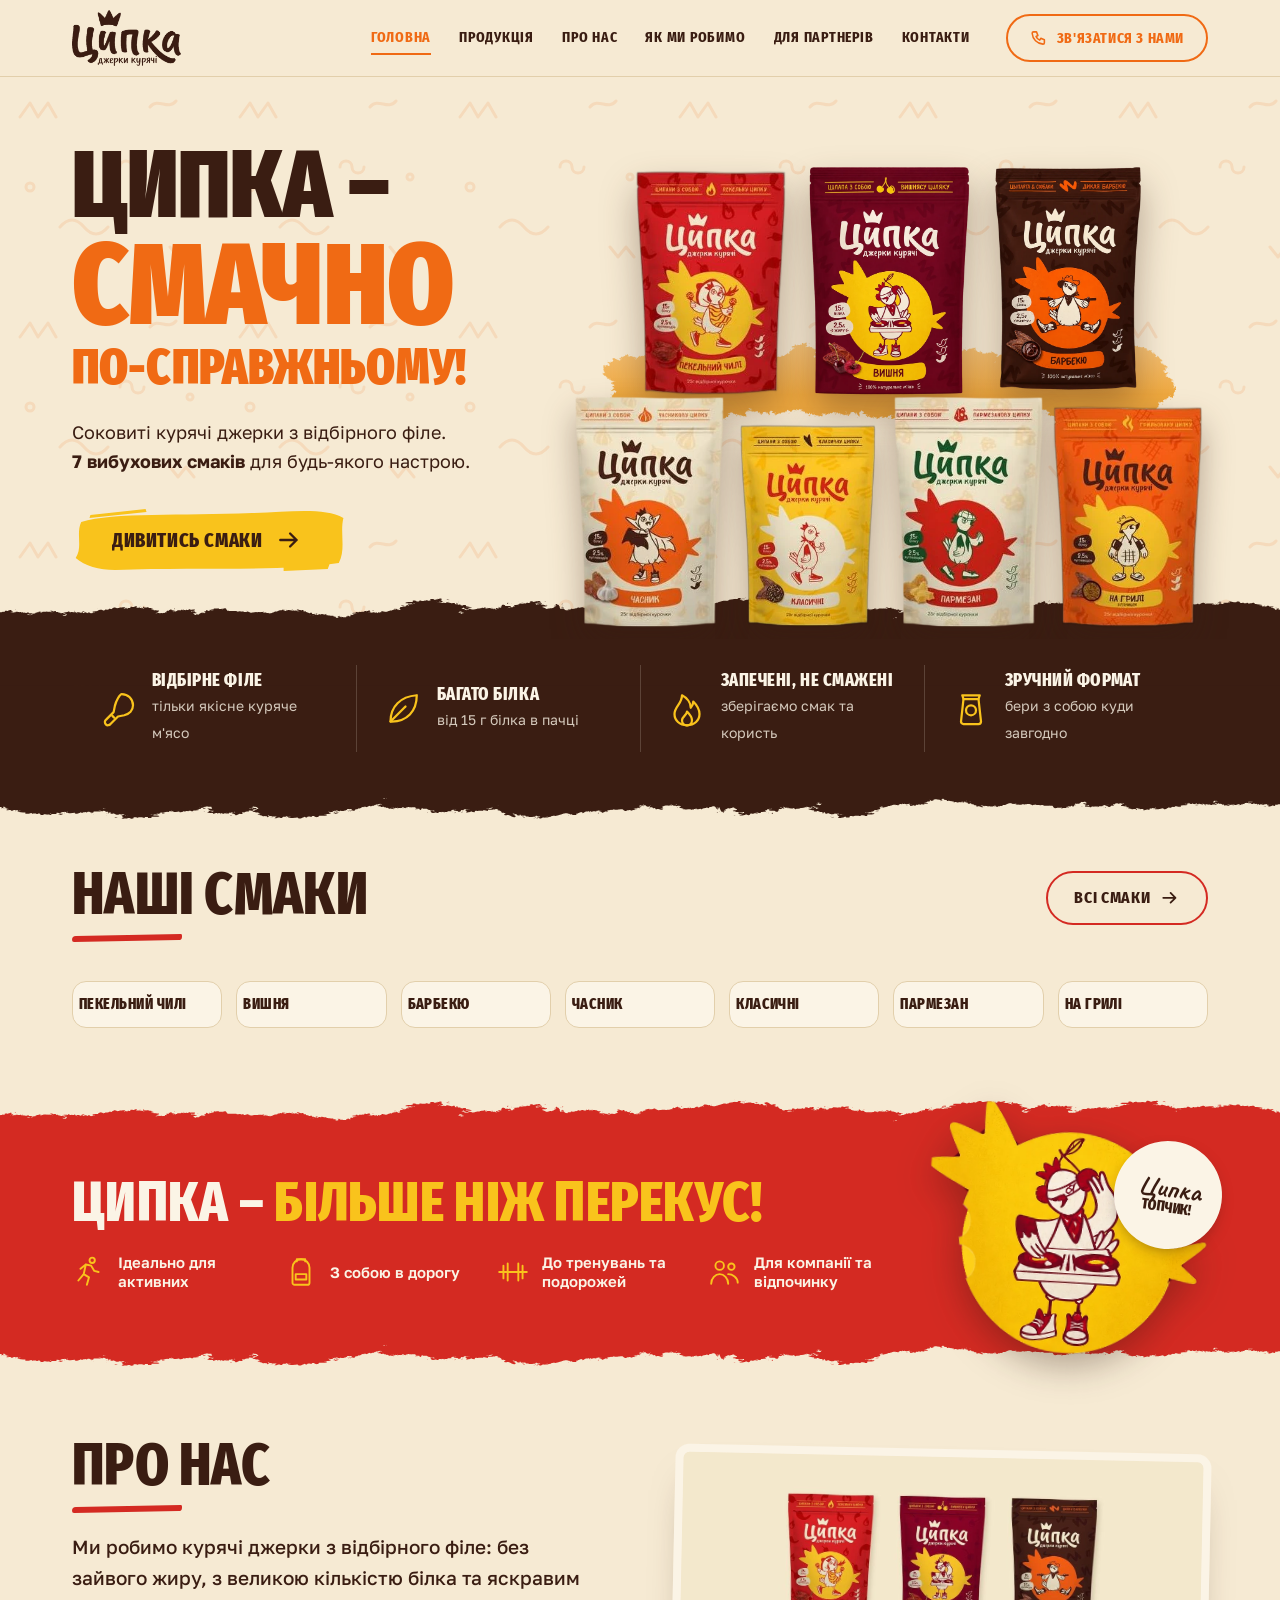
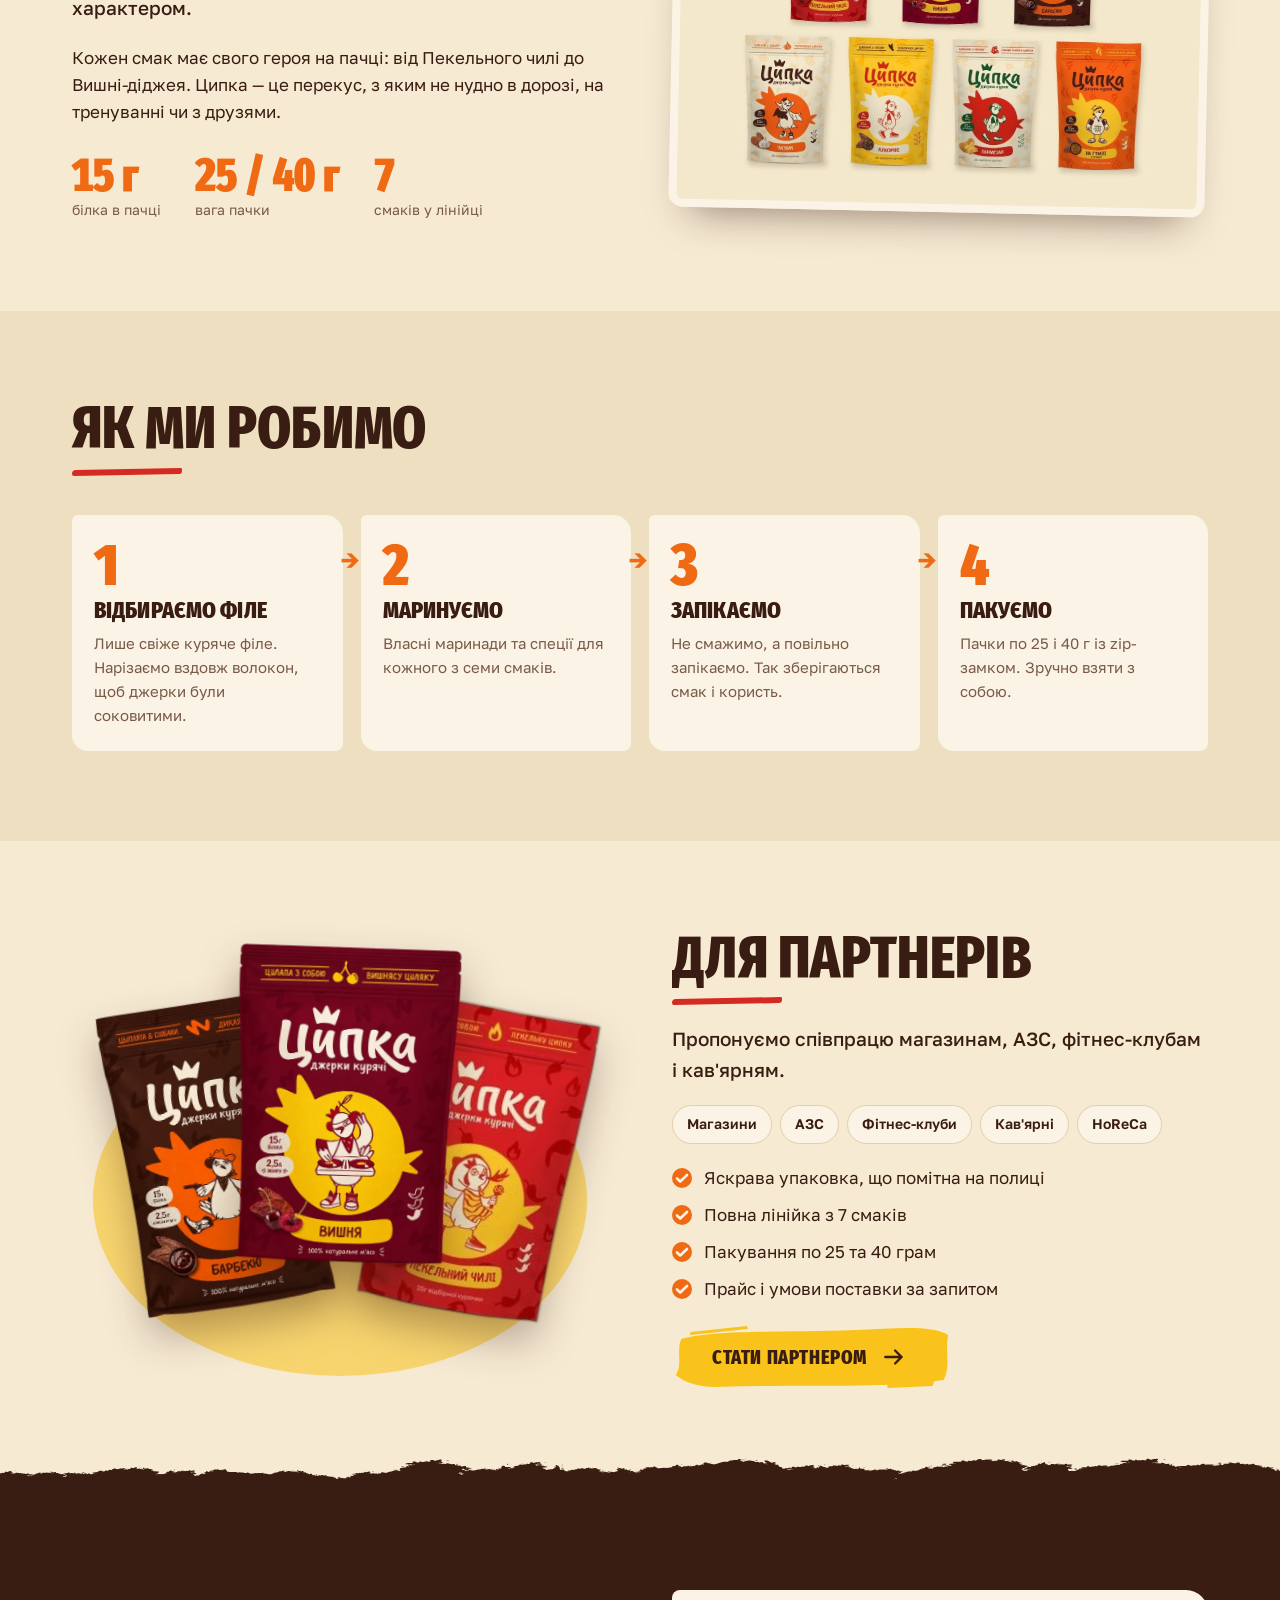
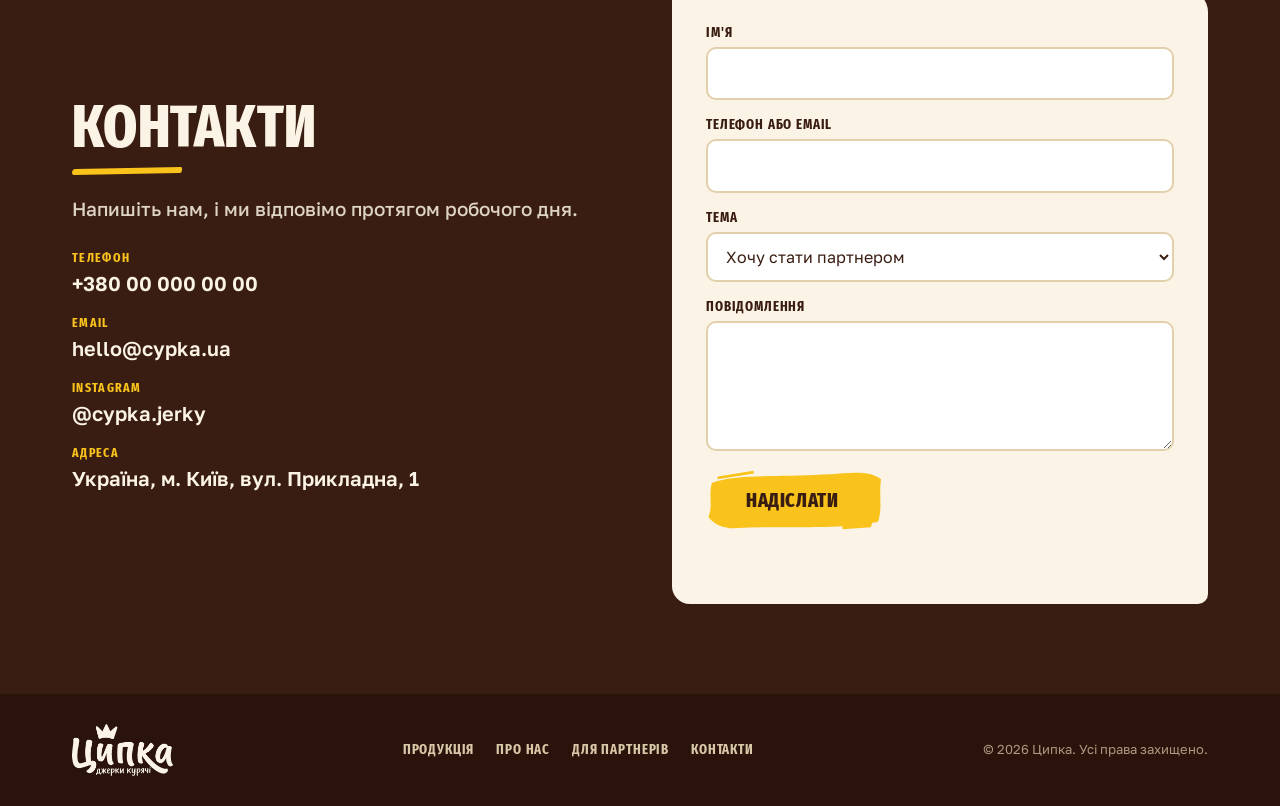
==== index.html @ 614ec4c2 "Add files via upload" ====
<!DOCTYPE html>
<html lang="uk">
<head>
<meta charset="utf-8">
<meta name="viewport" content="width=device-width, initial-scale=1, viewport-fit=cover">
<title>Ципка — курячі джерки</title>
<meta name="description" content="Ципка — соковиті курячі джерки з відбірного філе. 7 смаків у пачках 25 і 40 г, від 15 г білка в пачці. Співпраця з магазинами, АЗС, фітнес-клубами та кав'ярнями.">
<meta name="theme-color" content="#f6ead3">

<!-- Open Graph: превʼю посилання в соцмережах і месенджерах -->
<meta property="og:type" content="website">
<meta property="og:title" content="Ципка — смачно по-справжньому!">
<meta property="og:description" content="Курячі джерки з відбірного філе. 7 вибухових смаків.">
<meta property="og:image" content="assets/img/photos/og-image.jpg">
<meta property="og:locale" content="uk_UA">

<link rel="icon" href="assets/img/brand/favicon.svg" type="image/svg+xml">

<link rel="preconnect" href="https://fonts.googleapis.com">
<link rel="preconnect" href="https://fonts.gstatic.com" crossorigin>
<link rel="stylesheet" href="https://fonts.googleapis.com/css2?family=Fira+Sans+Extra+Condensed:wght@700;800;900&family=Golos+Text:wght@400;500;600;700&family=Caveat:wght@600;700&display=swap">
<link rel="stylesheet" href="assets/css/style.css">
</head>
<body>

<a class="skip" href="#main">Перейти до змісту</a>

<!-- ============ ШАПКА ============ -->
<header class="site-header" id="top">
  <div class="container header-row">
    <a class="logo" href="#home" aria-label="Ципка — на головну">
      <img src="assets/img/brand/logo-dark.webp" alt="Ципка — джерки курячі" width="400" height="205">
    </a>

    <nav class="main-nav" id="main-nav" aria-label="Основне меню">
      <a href="#home" class="is-active">Головна</a>
      <a href="#products">Продукція</a>
      <a href="#about">Про нас</a>
      <a href="#how">Як ми робимо</a>
      <a href="#partners">Для партнерів</a>
      <a href="#contacts">Контакти</a>
      <a href="#contacts" class="btn btn-outline nav-cta-mobile">Зв'язатися з нами</a>
    </nav>

    <a href="#contacts" class="btn btn-outline header-cta">
      <svg class="ico" viewBox="0 0 24 24" aria-hidden="true"><path d="M5 4h4l2 5-2.5 1.5a11 11 0 0 0 5 5L15 13l5 2v4a2 2 0 0 1-2 2A16 16 0 0 1 3 6a2 2 0 0 1 2-2"/></svg>
      Зв'язатися з нами
    </a>

    <button class="burger" id="burger" type="button" aria-expanded="false" aria-controls="main-nav" aria-label="Відкрити меню">
      <span></span><span></span><span></span>
    </button>
  </div>
</header>

<main id="main">

<!-- ============ HERO ============ -->
<section class="hero" id="home">
  <div class="container hero-grid">
    <div class="hero-copy">
      <h1 class="hero-title">
        <span class="l1">Ципка –</span>
        <span class="l2">смачно</span>
        <span class="l3">по-справжньому!</span>
      </h1>
      <p class="hero-lead">Соковиті курячі джерки з відбірного філе.<br><strong>7 вибухових смаків</strong> для будь-якого настрою.</p>
      <a href="#products" class="btn-brush">
        Дивитись смаки
        <svg class="ico" viewBox="0 0 24 24" aria-hidden="true"><path d="M4 12h15M13 6l6 6-6 6"/></svg>
      </a>
    </div>

    <div class="hero-stage" aria-label="Уся лінійка смаків Ципки">
      <div class="stage-back">
        <img src="assets/img/packs/chili.webp" alt="Ципка Пекельний чилі" width="230" height="324">
        <img src="assets/img/packs/cherry.webp" alt="Ципка Вишня" width="520" height="733">
        <img src="assets/img/packs/bbq.webp" alt="Ципка Барбекю" width="520" height="755">
      </div>
      <div class="stage-plinth" aria-hidden="true"></div>
      <div class="stage-front">
        <img src="assets/img/packs/garlic.webp" alt="Ципка Часник" width="204" height="316">
        <img src="assets/img/packs/classic.webp" alt="Ципка Класичні" width="235" height="329">
        <img src="assets/img/packs/parmesan.webp" alt="Ципка Пармезан" width="204" height="316">
        <img src="assets/img/packs/grill.webp" alt="Ципка На грилі" width="214" height="328">
      </div>
    </div>
  </div>
</section>

<!-- ============ ПЕРЕВАГИ ============ -->
<div class="facts brush-top brush-bottom">
  <ul class="container facts-list">
    <li>
      <svg class="ico-lg" viewBox="0 0 32 32" aria-hidden="true"><path d="M19 4c5 0 9 4 9 9 0 4-3 7-7 8l-5 1-6 6a2.5 2.5 0 1 1-3.5-3.5l6-6 1-5c1-4 4-9.5 5.5-9.5z"/><path d="M13 23l-1.5-1.5"/></svg>
      <div><strong>Відбірне філе</strong><span>тільки якісне куряче м'ясо</span></div>
    </li>
    <li>
      <svg class="ico-lg" viewBox="0 0 32 32" aria-hidden="true"><path d="M6 26C6 14 14 6 27 5c0 13-8 21-20 21z"/><path d="M6 26 18 14"/></svg>
      <div><strong>Багато білка</strong><span>від 15 г білка в пачці</span></div>
    </li>
    <li>
      <svg class="ico-lg" viewBox="0 0 32 32" aria-hidden="true"><path d="M16 29c-6 0-10-4-10-9 0-6 6-8 6-15 4 2 7 6 7 10 1-1 2-3 2-5 3 3 5 6 5 10 0 5-4 9-10 9z"/><path d="M16 29c-2.5 0-4-2-4-4 0-3 4-4 4-7 2 2 4 4 4 7 0 2-1.5 4-4 4z"/></svg>
      <div><strong>Запечені, не смажені</strong><span>зберігаємо смак та користь</span></div>
    </li>
    <li>
      <svg class="ico-lg" viewBox="0 0 32 32" aria-hidden="true"><path d="M9 5h14l-1 3 2 18a2 2 0 0 1-2 2H10a2 2 0 0 1-2-2l2-18z"/><path d="M10 8h12"/><circle cx="16" cy="17" r="4"/></svg>
      <div><strong>Зручний формат</strong><span>бери з собою куди завгодно</span></div>
    </li>
  </ul>
</div>

<!-- ============ СМАКИ ============ -->
<section class="section flavors" id="products">
  <div class="container">
    <div class="flavors-head">
      <h2 class="h2">Наші смаки</h2>
      <!-- TODO: коли буде сторінка продукції, змініть href на products.html -->
      <a href="#products" class="btn btn-outline btn-red">
        Всі смаки
        <svg class="ico" viewBox="0 0 24 24" aria-hidden="true"><path d="M4 12h15M13 6l6 6-6 6"/></svg>
      </a>
    </div>
    <!-- Картки генеруються з assets/js/flavors.js -->
    <ul class="flavor-list" id="flavor-list"></ul>
  </div>
</section>

<!-- ============ БАНЕР ============ -->
<section class="banner brush-top brush-bottom">
  <div class="container banner-grid">
    <div>
      <h2 class="banner-title">Ципка – <span>більше ніж перекус!</span></h2>
      <ul class="uses">
        <li><svg class="ico-lg" viewBox="0 0 32 32" aria-hidden="true"><circle cx="19" cy="5" r="2.5"/><path d="M8 13l5-4 5 1 3 5 4 1M13 9l-2 9 5 3-2 7M11 18l-5 6"/></svg>Ідеально для активних</li>
        <li><svg class="ico-lg" viewBox="0 0 32 32" aria-hidden="true"><path d="M8 12a8 8 0 0 1 16 0v14a2 2 0 0 1-2 2H10a2 2 0 0 1-2-2z"/><path d="M12 6V4h8v2M11 18h10v5H11z"/></svg>З собою в дорогу</li>
        <li><svg class="ico-lg" viewBox="0 0 32 32" aria-hidden="true"><path d="M3 16h26M7 10v12M11 8v16M21 8v16M25 10v12"/></svg>До тренувань та подорожей</li>
        <li><svg class="ico-lg" viewBox="0 0 32 32" aria-hidden="true"><circle cx="11" cy="10" r="4"/><circle cx="22" cy="11" r="3"/><path d="M3 27c0-5 4-9 8-9s8 4 8 9M19 18c4 0 9 3 9 8"/></svg>Для компанії та відпочинку</li>
      </ul>
    </div>
    <figure class="banner-mascot">
      <img src="assets/img/brand/mascot-dj.webp" alt="Маскот Ципка за діджейським пультом" width="520" height="458" loading="lazy">
      <figcaption class="bubble">Ципка<br><small>топчик!</small></figcaption>
    </figure>
  </div>
</section>

<!-- ============ ПРО НАС ============ -->
<section class="section about" id="about">
  <div class="container split">
    <div class="split-text">
      <h2 class="h2">Про нас</h2>
      <!-- TODO: замінити на справжню історію бренду -->
      <p class="lead">Ми робимо курячі джерки з відбірного філе: без зайвого жиру, з великою кількістю білка та яскравим характером.</p>
      <p>Кожен смак має свого героя на пачці: від Пекельного чилі до Вишні-діджея. Ципка — це перекус, з яким не нудно в дорозі, на тренуванні чи з друзями.</p>
      <ul class="stats">
        <li><b>15 г</b><span>білка в пачці</span></li>
        <li><b>25 / 40 г</b><span>вага пачки</span></li>
        <li><b>7</b><span>смаків у лінійці</span></li>
      </ul>
    </div>
    <figure class="photo-frame">
      <img src="assets/img/photos/lineup.jpg" alt="Уся лінійка Ципки: сім пачок різних кольорів" width="1280" height="853" loading="lazy">
    </figure>
  </div>
</section>

<!-- ============ ЯК МИ РОБИМО ============ -->
<section class="section how" id="how">
  <div class="container">
    <h2 class="h2">Як ми робимо</h2>
    <ol class="steps">
      <li>
        <span class="step-n">1</span>
        <h3>Відбираємо філе</h3>
        <p>Лише свіже куряче філе. Нарізаємо вздовж волокон, щоб джерки були соковитими.</p>
      </li>
      <li>
        <span class="step-n">2</span>
        <h3>Маринуємо</h3>
        <p>Власні маринади та спеції для кожного з семи смаків.</p>
      </li>
      <li>
        <span class="step-n">3</span>
        <h3>Запікаємо</h3>
        <p>Не смажимо, а повільно запікаємо. Так зберігаються смак і користь.</p>
      </li>
      <li>
        <span class="step-n">4</span>
        <h3>Пакуємо</h3>
        <p>Пачки по 25 і 40 г із zip-замком. Зручно взяти з собою.</p>
      </li>
    </ol>
  </div>
</section>

<!-- ============ ДЛЯ ПАРТНЕРІВ ============ -->
<section class="section partners" id="partners">
  <div class="container split split-rev">
    <div class="partners-visual" aria-hidden="true">
      <img src="assets/img/packs/bbq.webp" alt="" width="520" height="755" loading="lazy">
      <img src="assets/img/packs/cherry.webp" alt="" width="520" height="733" loading="lazy">
      <img src="assets/img/packs/chili.webp" alt="" width="230" height="324" loading="lazy">
    </div>
    <div class="split-text">
      <h2 class="h2">Для партнерів</h2>
      <p class="lead">Пропонуємо співпрацю магазинам, АЗС, фітнес-клубам і кав'ярням.</p>
      <ul class="chips">
        <li>Магазини</li><li>АЗС</li><li>Фітнес-клуби</li><li>Кав'ярні</li><li>HoReCa</li>
      </ul>
      <ul class="checks">
        <li>Яскрава упаковка, що помітна на полиці</li>
        <li>Повна лінійка з 7 смаків</li>
        <li>Пакування по 25 та 40 грам</li>
        <li>Прайс і умови поставки за запитом</li>
      </ul>
      <a href="#contacts" class="btn-brush">Стати партнером
        <svg class="ico" viewBox="0 0 24 24" aria-hidden="true"><path d="M4 12h15M13 6l6 6-6 6"/></svg>
      </a>
    </div>
  </div>
</section>

<!-- ============ КОНТАКТИ ============ -->
<section class="section contacts brush-top" id="contacts">
  <div class="container split">
    <div class="split-text">
      <h2 class="h2">Контакти</h2>
      <p class="lead">Напишіть нам, і ми відповімо протягом робочого дня.</p>
      <!-- TODO: справжні контакти -->
      <ul class="contact-list">
        <li><span>Телефон</span><a href="tel:+380000000000">+380 00 000 00 00</a></li>
        <li><span>Email</span><a href="mailto:hello@cypka.ua">hello@cypka.ua</a></li>
        <li><span>Instagram</span><a href="https://instagram.com/" target="_blank" rel="noopener">@cypka.jerky</a></li>
        <li><span>Адреса</span><p>Україна, м. Київ, вул. Прикладна, 1</p></li>
      </ul>
    </div>

    <!-- Форма поки демо: підключіть Formspree / Telegram-бота у assets/js/main.js -->
    <form class="contact-form" id="contact-form" novalidate>
      <div class="field">
        <label for="f-name">Ім'я</label>
        <input id="f-name" name="name" type="text" autocomplete="name" required>
      </div>
      <div class="field">
        <label for="f-contact">Телефон або email</label>
        <input id="f-contact" name="contact" type="text" autocomplete="email" required>
      </div>
      <div class="field">
        <label for="f-topic">Тема</label>
        <select id="f-topic" name="topic">
          <option>Хочу стати партнером</option>
          <option>Питання про продукцію</option>
          <option>Інше</option>
        </select>
      </div>
      <div class="field">
        <label for="f-msg">Повідомлення</label>
        <textarea id="f-msg" name="message" rows="4"></textarea>
      </div>
      <button class="btn-brush" type="submit">Надіслати</button>
      <p class="form-status" id="form-status" role="status" aria-live="polite"></p>
    </form>
  </div>
</section>

</main>

<!-- ============ ФУТЕР ============ -->
<footer class="site-footer">
  <div class="container footer-row">
    <img src="assets/img/brand/logo-light.webp" alt="Ципка" width="400" height="205" class="footer-logo" loading="lazy">
    <nav class="footer-nav" aria-label="Меню у футері">
      <a href="#products">Продукція</a>
      <a href="#about">Про нас</a>
      <a href="#partners">Для партнерів</a>
      <a href="#contacts">Контакти</a>
    </nav>
    <p class="copy">© <span id="year">2026</span> Ципка. Усі права захищено.</p>
  </div>
</footer>

<!-- ============ МОДАЛКА СМАКУ ============ -->
<dialog class="flavor-dialog" id="flavor-dialog" aria-labelledby="fd-title">
  <button class="fd-close" type="button" data-close aria-label="Закрити">×</button>
  <div class="fd-grid">
    <div class="fd-pack"><img id="fd-img" src="" alt=""></div>
    <div class="fd-body">
      <h3 id="fd-title"></h3>
      <p id="fd-desc"></p>
      <!-- Вибір ваги: кнопки генеруються з sizes у assets/js/flavors.js -->
      <div class="fd-sizes" role="radiogroup" aria-label="Вага пачки" id="fd-sizes"></div>
      <ul class="fd-badges">
        <li><b id="fd-protein">15 г</b> білка в пачці</li>
        <li><b>100%</b> натуральне м'ясо</li>
      </ul>
      <!-- Поки сайт-візитка: замість кошика ведемо до контактів. Потім тут буде "В кошик" -->
      <a href="#contacts" class="btn-brush" data-close>Де купити</a>
    </div>
  </div>
</dialog>

<script src="assets/js/flavors.js"></script>
<script src="assets/js/main.js"></script>
</body>
</html>
---- assets/css/style.css ----
/* =========================================================
   Ципка — стилі сайту
   Макет: кремовий "паперовий" фон, рвані краї секцій,
   кольори та персонажі беремо з упаковки.
   ========================================================= */

/* ---------- 1. Токени ---------- */
:root {
  /* кольори з упаковки */
  --paper:   #f6ead3;   /* основний фон */
  --paper-2: #efdfc1;   /* підкладка секцій */
  --cream:   #fbf4e6;   /* картки, поля */
  --ink:     #3a1d12;   /* текст, темна смуга */
  --ink-2:   #2a130b;   /* футер */
  --chili:   #d42a22;   /* банер, акценти */
  --orange:  #f06a14;   /* головний акцент */
  --yolk:    #f9c31c;   /* кнопки */
  --muted:   #7a5a48;   /* другорядний текст */
  --line:    #e2cfab;

  /* шрифти */
  --f-display: "Fira Sans Extra Condensed", "Arial Narrow", Impact, sans-serif;
  --f-body:    "Golos Text", "Segoe UI", Roboto, Arial, sans-serif;
  --f-hand:    "Caveat", "Comic Sans MS", cursive;

  /* розміри */
  --container: 1200px;
  --gutter: clamp(16px, 4vw, 32px);
  --header-h: 76px;
  --radius: 14px;

  color-scheme: light;

  /* форма мазка (= assets/img/decor/brush-edge.svg, вбудована, щоб працювала і без сервера) */
  --brush-shape: url("data:image/svg+xml,%3Csvg width='3733' height='670' viewBox='0 0 3733 670' preserveAspectRatio='none' fill='none' xmlns='http://www.w3.org/2000/svg' xmlns:xlink='http://www.w3.org/1999/xlink'%3E%3Cuse xlink:href='%23stroke0_3_60' transform='translate(237.8 599.3) scale(0.8) rotate(-155.5)'/%3E%3Cuse xlink:href='%23stroke0_3_60' transform='translate(308.9 309.4) scale(0.4) rotate(62.2)'/%3E%3Cuse xlink:href='%23stroke0_3_60' transform='translate(435.3 418.4) scale(0.3) rotate(140.1)'/%3E%3Cuse xlink:href='%23stroke0_3_60' transform='translate(525.6 422.1) scale(0.4) rotate(144.2)'/%3E%3Cuse xlink:href='%23stroke0_3_60' transform='translate(397.7 308.6) scale(0.6) rotate(-3.0)'/%3E%3Cuse xlink:href='%23stroke0_3_60' transform='translate(452.8 367.6) scale(0.7) rotate(-34.1)'/%3E%3Cuse xlink:href='%23stroke0_3_60' transform='translate(600.1 463.6) scale(0.6) rotate(-60.6)'/%3E%3Cuse xlink:href='%23stroke0_3_60' transform='translate(953.6 294.8) scale(0.6) rotate(82.4)'/%3E%3Cuse xlink:href='%23stroke0_3_60' transform='translate(977.1 533.8) scale(0.5) rotate(-142.2)'/%3E%3Cuse xlink:href='%23stroke0_3_60' transform='translate(933.3 393.7) scale(0.5) rotate(-40.7)'/%3E%3Cuse xlink:href='%23stroke0_3_60' transform='translate(1050.9 470.8) scale(0.4) rotate(-87.9)'/%3E%3Cuse xlink:href='%23stroke0_3_60' transform='translate(1105.5 261.7) scale(0.8) rotate(-0.3)'/%3E%3Cuse xlink:href='%23stroke0_3_60' transform='translate(1276.4 329.4) scale(0.4) rotate(-8.6)'/%3E%3Cuse xlink:href='%23stroke0_3_60' transform='matrix(0.8 -0.4 0.4 0.8 1261.2 335.3)'/%3E%3Cuse xlink:href='%23stroke0_3_60' transform='translate(1618.9 530.6) scale(0.6) rotate(-137.8)'/%3E%3Cuse xlink:href='%23stroke0_3_60' transform='translate(1620.0 247.5) scale(0.7) rotate(5.7)'/%3E%3Cuse xlink:href='%23stroke0_3_60' transform='translate(1921.1 180.1) scale(0.8) rotate(63.3)'/%3E%3Cuse xlink:href='%23stroke0_3_60' transform='translate(1818.6 387.2) scale(0.7) rotate(-53.2)'/%3E%3Cuse xlink:href='%23stroke0_3_60' transform='translate(2143.3 424.5) scale(0.4) rotate(-172.1)'/%3E%3Cuse xlink:href='%23stroke0_3_60' transform='translate(2167.1 254.8) scale(0.4) rotate(52.5)'/%3E%3Cuse xlink:href='%23stroke0_3_60' transform='translate(2468.3 341.5) scale(0.8) rotate(132.0)'/%3E%3Cuse xlink:href='%23stroke0_3_60' transform='translate(2332.6 196.4) scale(0.6) rotate(22.4)'/%3E%3Cuse xlink:href='%23stroke0_3_60' transform='translate(2527.0 424.7) scale(0.4) rotate(-158.1)'/%3E%3Cuse xlink:href='%23stroke0_3_60' transform='translate(2726.4 450.7) scale(0.7) rotate(176.5)'/%3E%3Cuse xlink:href='%23stroke0_3_60' transform='translate(2824.3 389.4) scale(0.5) rotate(165.5)'/%3E%3Cuse xlink:href='%23stroke0_3_60' transform='translate(2696.1 376.1) scale(0.4) rotate(-75.0)'/%3E%3Cuse xlink:href='%23stroke0_3_60' transform='translate(2784.2 424.8) scale(0.7) rotate(-94.3)'/%3E%3Cuse xlink:href='%23stroke0_3_60' transform='translate(3206.3 360.4) scale(0.8) rotate(153.1)'/%3E%3Cuse xlink:href='%23stroke0_3_60' transform='translate(3391.9 316.8) scale(0.9) rotate(140.3)'/%3E%3Cuse xlink:href='%23stroke0_3_60' transform='matrix(0.4 -0.3 0.3 0.4 3164.5 266.9)'/%3E%3Cuse xlink:href='%23stroke0_3_60' transform='translate(3231.7 284.9) scale(0.7) rotate(-48.6)'/%3E%3Cuse xlink:href='%23stroke0_3_60' transform='translate(3533.9 518.4) scale(0.7) rotate(-154.7)'/%3E%3Cuse xlink:href='%23stroke0_3_60' transform='translate(3225.8 486.5) scale(0.7) rotate(-88.4)'/%3E%3Cuse xlink:href='%23stroke0_3_60' transform='translate(3196.5 282.4) scale(0.5) rotate(17.8)'/%3E%3Cuse xlink:href='%23stroke0_3_60' transform='translate(3236.4 487.4) scale(0.4) rotate(-173.5)'/%3E%3Cuse xlink:href='%23stroke0_3_60' transform='translate(3031.3 480.8) scale(0.4) rotate(-99.4)'/%3E%3Cuse xlink:href='%23stroke0_3_60' transform='translate(2902.0 294.4) scale(0.6) rotate(-0.7)'/%3E%3Cuse xlink:href='%23stroke0_3_60' transform='translate(2934.9 557.2) scale(0.6) rotate(-149.9)'/%3E%3Cuse xlink:href='%23stroke0_3_60' transform='translate(2870.2 339.3) scale(0.3) rotate(88.6)'/%3E%3Cuse xlink:href='%23stroke0_3_60' transform='translate(2591.9 403.3) scale(0.5) rotate(-40.8)'/%3E%3Cuse xlink:href='%23stroke0_3_60' transform='translate(2627.8 512.3) scale(0.4) rotate(-126.5)'/%3E%3Cuse xlink:href='%23stroke0_3_60' transform='matrix(0.8 -0.2 0.2 0.8 2351.8 306.6)'/%3E%3Cuse xlink:href='%23stroke0_3_60' transform='translate(2342.4 204.2) scale(0.9) rotate(35.8)'/%3E%3Cuse xlink:href='%23stroke0_3_60' transform='translate(2342.3 286.9) scale(0.7) rotate(83.0)'/%3E%3Cuse xlink:href='%23stroke0_3_60' transform='translate(2203.2 527.6) scale(0.4) rotate(-175.7)'/%3E%3Cuse xlink:href='%23stroke0_3_60' transform='translate(1873.0 386.4) scale(0.7) rotate(-27.4)'/%3E%3Cuse xlink:href='%23stroke0_3_60' transform='translate(1994.4 615.6) scale(0.8) rotate(-164.4)'/%3E%3Cuse xlink:href='%23stroke0_3_60' transform='translate(1713.0 404.9) scale(0.4) rotate(-19.7)'/%3E%3Cuse xlink:href='%23stroke0_3_60' transform='translate(1736.7 547.6) scale(0.4) rotate(-141.3)'/%3E%3Cuse xlink:href='%23stroke0_3_60' transform='translate(1738.4 469.5) scale(0.3) rotate(148.5)'/%3E%3Cuse xlink:href='%23stroke0_3_60' transform='translate(1623.5 285.6) scale(0.7) rotate(64.6)'/%3E%3Cuse xlink:href='%23stroke0_3_60' transform='translate(1606.2 410.7) scale(0.7) rotate(121.5)'/%3E%3Cuse xlink:href='%23stroke0_3_60' transform='translate(1250.1 383.0) scale(0.4) rotate(-10.6)'/%3E%3Cuse xlink:href='%23stroke0_3_60' transform='matrix(0.2 -0.4 0.4 0.2 1149.4 471.6)'/%3E%3Cuse xlink:href='%23stroke0_3_60' transform='translate(1274.1 388.9) scale(0.5) rotate(97.3)'/%3E%3Cuse xlink:href='%23stroke0_3_60' transform='translate(1229.2 426.4) scale(0.6) rotate(115.4)'/%3E%3Cuse xlink:href='%23stroke0_3_60' transform='translate(1074.3 526.3) scale(0.4) rotate(168.6)'/%3E%3Cuse xlink:href='%23stroke0_3_60' transform='translate(952.5 331.5) scale(0.6) rotate(61.4)'/%3E%3Cuse xlink:href='%23stroke0_3_60' transform='translate(813.0 570.5) scale(0.3) rotate(-135.5)'/%3E%3Cuse xlink:href='%23stroke0_3_60' transform='translate(610.8 333.5) scale(0.8) rotate(12.1)'/%3E%3Cuse xlink:href='%23stroke0_3_60' transform='translate(453.5 531.8) scale(0.6) rotate(-58.0)'/%3E%3Cuse xlink:href='%23stroke0_3_60' transform='translate(401.9 401.9) scale(0.6) rotate(4.4)'/%3E%3Cuse xlink:href='%23stroke0_3_60' transform='translate(336.8 719.8) scale(0.7) rotate(-120.7)'/%3E%3Cuse xlink:href='%23stroke0_3_60' transform='translate(400.1 607.0) scale(0.6) rotate(155.4)'/%3E%3Cuse xlink:href='%23stroke0_3_60' transform='translate(137.2 662.6) scale(0.5) rotate(-120.3)'/%3E%3Cuse xlink:href='%23stroke0_3_60' transform='translate(136.6 394.9) scale(0.4) rotate(15.7)'/%3E%3Cuse xlink:href='%23stroke0_3_60' transform='translate(511.9 519.3) scale(0.9) rotate(148.7)'/%3E%3Cuse xlink:href='%23stroke0_3_60' transform='translate(322.8 534.3) scale(0.4) rotate(171.1)'/%3E%3Cuse xlink:href='%23stroke0_3_60' transform='translate(282.3 397.0) scale(0.7) rotate(98.7)'/%3E%3Cuse xlink:href='%23stroke0_3_60' transform='translate(274.0 545.5) scale(0.6) rotate(162.0)'/%3E%3Cuse xlink:href='%23stroke0_3_60' transform='translate(197.2 502.5) scale(0.6) rotate(-158.9)'/%3E%3Cuse xlink:href='%23stroke0_3_60' transform='translate(291.4 426.4) scale(0.7) rotate(-174.0)'/%3E%3Cuse xlink:href='%23stroke0_3_60' transform='translate(197.3 192.3) scale(0.6) rotate(-0.8)'/%3E%3Cuse xlink:href='%23stroke0_3_60' transform='translate(423.5 208.0) scale(0.3) rotate(74.0)'/%3E%3Cuse xlink:href='%23stroke0_3_60' transform='translate(268.1 247.0) scale(0.9) rotate(-39.8)'/%3E%3Cuse xlink:href='%23stroke0_3_60' transform='translate(763.3 371.1) scale(0.6) rotate(167.9)'/%3E%3Cuse xlink:href='%23stroke0_3_60' transform='translate(861.3 324.2) scale(0.5) rotate(154.5)'/%3E%3Cuse xlink:href='%23stroke0_3_60' transform='translate(817.3 476.0) scale(0.8) rotate(-124.7)'/%3E%3Cuse xlink:href='%23stroke0_3_60' transform='translate(966.7 167.2) scale(0.5) rotate(40.6)'/%3E%3Cuse xlink:href='%23stroke0_3_60' transform='translate(954.4 232.6) scale(0.4) rotate(-27.7)'/%3E%3Cuse xlink:href='%23stroke0_3_60' transform='translate(1061.7 443.4) scale(0.8) rotate(-106.0)'/%3E%3Cuse xlink:href='%23stroke0_3_60' transform='translate(1311.2 179.9) scale(0.4) rotate(64.7)'/%3E%3Cuse xlink:href='%23stroke0_3_60' transform='translate(1614.7 226.1) scale(0.9) rotate(121.4)'/%3E%3Cuse xlink:href='%23stroke0_3_60' transform='translate(1560.5 469.3) scale(0.8) rotate(-139.7)'/%3E%3Cuse xlink:href='%23stroke0_3_60' transform='translate(1705.9 253.5) scale(0.4) rotate(125.6)'/%3E%3Cuse xlink:href='%23stroke0_3_60' transform='translate(1415.4 112.9) scale(0.7) rotate(14.1)'/%3E%3Cuse xlink:href='%23stroke0_3_60' transform='matrix(0.9 -0.2 0.2 0.9 1173.4 177.9)'/%3E%3Cuse xlink:href='%23stroke0_3_60' transform='translate(1039.1 298.6) scale(0.7) rotate(-45.9)'/%3E%3Cuse xlink:href='%23stroke0_3_60' transform='translate(1197.3 206.3) scale(0.5) rotate(89.5)'/%3E%3Cuse xlink:href='%23stroke0_3_60' transform='translate(928.9 165.9) scale(0.6) rotate(8.8)'/%3E%3Cuse xlink:href='%23stroke0_3_60' transform='translate(1039.2 312.3) scale(0.5) rotate(135.2)'/%3E%3Cuse xlink:href='%23stroke0_3_60' transform='translate(1001.1 265.6) scale(0.8) rotate(119.9)'/%3E%3Cuse xlink:href='%23stroke0_3_60' transform='translate(862.6 302.8) scale(0.7) rotate(130.6)'/%3E%3Cuse xlink:href='%23stroke0_3_60' transform='translate(790.3 530.7) scale(0.8) rotate(-129.1)'/%3E%3Cuse xlink:href='%23stroke0_3_60' transform='translate(949.5 426.9) scale(0.5) rotate(-144.0)'/%3E%3Cuse xlink:href='%23stroke0_3_60' transform='translate(1113.8 332.8) scale(0.4) rotate(146.5)'/%3E%3Cuse xlink:href='%23stroke0_3_60' transform='translate(1174.9 401.8) scale(0.5) rotate(-169.7)'/%3E%3Cuse xlink:href='%23stroke0_3_60' transform='translate(1187.2 392.3) scale(0.4) rotate(-137.1)'/%3E%3Cuse xlink:href='%23stroke0_3_60' transform='translate(1156.3 179.9) scale(0.6) rotate(-6.5)'/%3E%3Cuse xlink:href='%23stroke0_3_60' transform='translate(1259.0 405.4) scale(0.8) rotate(-87.6)'/%3E%3Cuse xlink:href='%23stroke0_3_60' transform='translate(1734.3 302.0) scale(0.8) rotate(145.8)'/%3E%3Cuse xlink:href='%23stroke0_3_60' transform='translate(1739.0 31.0) scale(0.9) rotate(56.4)'/%3E%3Cuse xlink:href='%23stroke0_3_60' transform='translate(1890.5 194.2) scale(0.4) rotate(106.8)'/%3E%3Cuse xlink:href='%23stroke0_3_60' transform='translate(1782.2 214.5) scale(0.3) rotate(-32.5)'/%3E%3Cuse xlink:href='%23stroke0_3_60' transform='translate(1976.0 78.1) scale(0.6) rotate(49.1)'/%3E%3Cuse xlink:href='%23stroke0_3_60' transform='translate(2295 307.2) scale(0.9) rotate(154.6)'/%3E%3Cuse xlink:href='%23stroke0_3_60' transform='translate(2284.6 247.9) scale(0.3) rotate(148.3)'/%3E%3Cuse xlink:href='%23stroke0_3_60' transform='translate(2167.1 194.0) scale(0.4) rotate(-27.3)'/%3E%3Cuse xlink:href='%23stroke0_3_60' transform='translate(2414.5 -0.0) scale(0.9) rotate(50.6)'/%3E%3Cuse xlink:href='%23stroke0_3_60' transform='translate(2502.1 314.9) scale(0.3) rotate(-135.7)'/%3E%3Cuse xlink:href='%23stroke0_3_60' transform='translate(2615.1 319.5) scale(0.4) rotate(-155.2)'/%3E%3Cuse xlink:href='%23stroke0_3_60' transform='translate(2738.2 -11.4) scale(0.9) rotate(54.9)'/%3E%3Cuse xlink:href='%23stroke0_3_60' transform='translate(2704.0 213.9) scale(0.4) rotate(-43.3)'/%3E%3Cuse xlink:href='%23stroke0_3_60' transform='translate(3023.0 354.0) scale(0.7) rotate(-169.2)'/%3E%3Cuse xlink:href='%23stroke0_3_60' transform='translate(3085.5 93.3) scale(0.4) rotate(74.1)'/%3E%3Cuse xlink:href='%23stroke0_3_60' transform='translate(3189.9 239.8) scale(0.4) rotate(162.2)'/%3E%3Cuse xlink:href='%23stroke0_3_60' transform='translate(3309.0 296.0) scale(0.6) rotate(176.9)'/%3E%3Cuse xlink:href='%23stroke0_3_60' transform='translate(3258.6 99.8) scale(0.4) rotate(28.4)'/%3E%3Cuse xlink:href='%23stroke0_3_60' transform='translate(3531.6 302.7) scale(0.8) rotate(176.2)'/%3E%3Cuse xlink:href='%23stroke0_3_60' transform='translate(3553.7 68.5) scale(0.5) rotate(66.0)'/%3E%3Cuse xlink:href='%23stroke0_3_60' transform='translate(3706.1 186.3) scale(0.9) rotate(99.2)'/%3E%3Cuse xlink:href='%23stroke0_3_60' transform='translate(3680.1 343.3) scale(0.8) rotate(102.9)'/%3E%3Cuse xlink:href='%23stroke0_3_60' transform='translate(3482.8 375.8) scale(0.4) rotate(92.7)'/%3E%3Cuse xlink:href='%23stroke0_3_60' transform='translate(3125.6 483.0) scale(0.7) rotate(-53.9)'/%3E%3Cuse xlink:href='%23stroke0_3_60' transform='translate(3307.1 445.2) scale(0.4) rotate(125.4)'/%3E%3Cuse xlink:href='%23stroke0_3_60' transform='translate(3289.2 416.6) scale(0.8) rotate(123.3)'/%3E%3Cuse xlink:href='%23stroke0_3_60' transform='translate(2960.9 614.6) scale(0.6) rotate(-136.3)'/%3E%3Cuse xlink:href='%23stroke0_3_60' transform='translate(2862.6 320.4) scale(0.5) rotate(46.7)'/%3E%3Cuse xlink:href='%23stroke0_3_60' transform='translate(2708.4 399.6) scale(0.3) rotate(-10.5)'/%3E%3Cuse xlink:href='%23stroke0_3_60' transform='translate(2760.7 362.7) scale(0.4) rotate(73.4)'/%3E%3Cuse xlink:href='%23stroke0_3_60' transform='translate(2691.9 565.2) scale(0.5) rotate(-161.6)'/%3E%3Cuse xlink:href='%23stroke0_3_60' transform='translate(2510.5 328.2) scale(0.5) rotate(29.4)'/%3E%3Cuse xlink:href='%23stroke0_3_60' transform='translate(2390.8 518.1) scale(0.4) rotate(-91.0)'/%3E%3Cuse xlink:href='%23stroke0_3_60' transform='translate(2495.1 309.8) scale(0.8) rotate(87.7)'/%3E%3Cuse xlink:href='%23stroke0_3_60' transform='translate(2290.9 344.4) scale(0.5) rotate(72.4)'/%3E%3Cuse xlink:href='%23stroke0_3_60' transform='translate(2066.9 368.0) scale(0.4) rotate(2.0)'/%3E%3Cuse xlink:href='%23stroke0_3_60' transform='translate(2060.1 543.5) scale(0.4) rotate(-131.5)'/%3E%3Cuse xlink:href='%23stroke0_3_60' transform='translate(2140.8 454.6) scale(0.7) rotate(132.0)'/%3E%3Cuse xlink:href='%23stroke0_3_60' transform='translate(1629.9 333.7) scale(0.9) rotate(-17.3)'/%3E%3Cuse xlink:href='%23stroke0_3_60' transform='translate(1866.0 402.2) scale(0.8) rotate(117.6)'/%3E%3Cuse xlink:href='%23stroke0_3_60' transform='translate(1561.2 367.3) scale(0.3) rotate(34.9)'/%3E%3Cuse xlink:href='%23stroke0_3_60' transform='translate(1425.2 365.3) scale(0.4) rotate(0.1)'/%3E%3Cuse xlink:href='%23stroke0_3_60' transform='translate(1448.4 253.0) scale(0.8) rotate(60.8)'/%3E%3Cuse xlink:href='%23stroke0_3_60' transform='translate(1414.5 410.9) scale(0.6) rotate(122.0)'/%3E%3Cuse xlink:href='%23stroke0_3_60' transform='translate(1316.8 477.7) scale(0.7) rotate(147.2)'/%3E%3Cuse xlink:href='%23stroke0_3_60' transform='translate(1131.1 418.8) scale(0.4) rotate(125.2)'/%3E%3Cuse xlink:href='%23stroke0_3_60' transform='translate(968.3 527.3) scale(0.3) rotate(-133.2)'/%3E%3Cuse xlink:href='%23stroke0_3_60' transform='translate(936.4 258.3) scale(0.6) rotate(61.4)'/%3E%3Cuse xlink:href='%23stroke0_3_60' transform='translate(843.7 261.5) scale(0.5) rotate(67.0)'/%3E%3Cuse xlink:href='%23stroke0_3_60' transform='translate(733.4 532.5) scale(0.8) rotate(-150.2)'/%3E%3Cuse xlink:href='%23stroke0_3_60' transform='translate(447.3 374.9) scale(0.5) rotate(-74.7)'/%3E%3Cuse xlink:href='%23stroke0_3_60' transform='translate(477.6 84.1) scale(0.9) rotate(54.1)'/%3E%3Cuse xlink:href='%23stroke0_3_60' transform='translate(188.5 134.4) scale(0.7) rotate(3.0)'/%3E%3Cuse xlink:href='%23stroke0_3_60' transform='translate(274.1 338.0) scale(0.4) rotate(-174.9)'/%3E%3Cuse xlink:href='%23stroke0_3_60' transform='translate(-13.1 261.8) scale(0.5) rotate(-56.9)'/%3E%3Cuse xlink:href='%23stroke0_3_60' transform='translate(23.9 319.7) scale(0.5) rotate(-108.2)'/%3E%3Cuse xlink:href='%23stroke0_3_60' transform='translate(95.0 102.2) scale(0.5) rotate(-0.0)'/%3E%3Cuse xlink:href='%23stroke0_3_60' transform='translate(291.9 83.2) scale(0.4) rotate(60.7)'/%3E%3Cuse xlink:href='%23stroke0_3_60' transform='translate(323.5 311.1) scale(0.5) rotate(-125.9)'/%3E%3Cuse xlink:href='%23stroke0_3_60' transform='translate(645.0 297.6) scale(0.8) rotate(163.0)'/%3E%3Cuse xlink:href='%23stroke0_3_60' transform='translate(608.4 275.3) scale(0.4) rotate(-159.3)'/%3E%3Cuse xlink:href='%23stroke0_3_60' transform='translate(531.6 127.8) scale(0.5) rotate(-23.6)'/%3E%3Cuse xlink:href='%23stroke0_3_60' transform='translate(884.7 156.1) scale(0.6) rotate(120.2)'/%3E%3Cuse xlink:href='%23stroke0_3_60' transform='translate(908.1 121.3) scale(0.4) rotate(99.0)'/%3E%3Cuse xlink:href='%23stroke0_3_60' transform='translate(967.6 70.0) scale(0.5) rotate(69.7)'/%3E%3Cuse xlink:href='%23stroke0_3_60' transform='translate(1016.9 290.4) scale(0.4) rotate(-145.8)'/%3E%3Cuse xlink:href='%23stroke0_3_60' transform='translate(987.1 217.4) scale(0.3) rotate(-69.7)'/%3E%3Cuse xlink:href='%23stroke0_3_60' transform='translate(1079.0 98.1) scale(0.4) rotate(9.0)'/%3E%3Cuse xlink:href='%23stroke0_3_60' transform='translate(1263.9 76.6) scale(0.4) rotate(74.1)'/%3E%3Cuse xlink:href='%23stroke0_3_60' transform='translate(1217.5 -11.1) scale(0.8) rotate(13.8)'/%3E%3Cuse xlink:href='%23stroke0_3_60' transform='translate(1503.6 70.6) scale(0.4) rotate(80.9)'/%3E%3Cuse xlink:href='%23stroke0_3_60' transform='translate(1477.6 234.3) scale(0.3) rotate(-116.2)'/%3E%3Cuse xlink:href='%23stroke0_3_60' transform='translate(1405.1 140.0) scale(0.8) rotate(-40.8)'/%3E%3Cuse xlink:href='%23stroke0_3_60' transform='translate(1804.4 185.4) scale(0.4) rotate(159.7)'/%3E%3Cuse xlink:href='%23stroke0_3_60' transform='translate(1706.0 287.4) scale(0.6) rotate(-95.9)'/%3E%3Cuse xlink:href='%23stroke0_3_60' transform='translate(2030.5 93.2) scale(0.5) rotate(105.4)'/%3E%3Cuse xlink:href='%23stroke0_3_60' transform='translate(1896.6 74.1) scale(0.5) rotate(-14.1)'/%3E%3Cuse xlink:href='%23stroke0_3_60' transform='translate(2261.9 -18.7) scale(0.9) rotate(80.2)'/%3E%3Cuse xlink:href='%23stroke0_3_60' transform='translate(2299.9 208.5) scale(0.3) rotate(-177.1)'/%3E%3Cuse xlink:href='%23stroke0_3_60' transform='translate(2249.9 38.9) scale(0.6) rotate(12.9)'/%3E%3Cuse xlink:href='%23stroke0_3_60' transform='matrix(0.5 -0.3 0.3 0.5 2280.2 107.1)'/%3E%3Cuse xlink:href='%23stroke0_3_60' transform='translate(2547.3 58.4) scale(0.4) rotate(59.2)'/%3E%3Cuse xlink:href='%23stroke0_3_60' transform='translate(2679.9 163.6) scale(0.3) rotate(145.5)'/%3E%3Cuse xlink:href='%23stroke0_3_60' transform='translate(2673.3 287.2) scale(0.5) rotate(-138.7)'/%3E%3Cuse xlink:href='%23stroke0_3_60' transform='translate(2959.5 290.4) scale(0.9) rotate(173.5)'/%3E%3Cuse xlink:href='%23stroke0_3_60' transform='translate(3001.2 213.1) scale(0.4) rotate(165.3)'/%3E%3Cuse xlink:href='%23stroke0_3_60' transform='translate(2871.5 55.2) scale(0.6) rotate(-11.6)'/%3E%3Cuse xlink:href='%23stroke0_3_60' transform='translate(3225.3 243.9) scale(0.6) rotate(172.9)'/%3E%3Cuse xlink:href='%23stroke0_3_60' transform='translate(3157.2 -31.1) scale(0.8) rotate(21.5)'/%3E%3Cuse xlink:href='%23stroke0_3_60' transform='translate(3444.6 290.6) scale(0.6) rotate(-171.5)'/%3E%3Cuse xlink:href='%23stroke0_3_60' transform='translate(3560.6 338.5) scale(0.8) rotate(-161.3)'/%3E%3Cuse xlink:href='%23stroke0_3_60' transform='translate(3634.7 96.1) scale(0.4) rotate(77.9)'/%3E%3Cuse xlink:href='%23stroke0_3_60' transform='translate(3538.4 119.2) scale(0.6) rotate(17.2)'/%3E%3Cuse xlink:href='%23stroke0_3_60' transform='translate(3787.6 359.3) scale(0.7) rotate(137.0)'/%3E%3Cdefs%3E%3Cg id='stroke0_3_60' data-figma-scatter-ref='stroke0_3_60_ref' data-figma-scatter='f0.5_w0.0_aj180_sj0.6_r0_s6851702055235301984_sw200'%3E%3Cpath d='M215.8 333.9C215.8 333.2 216.1 332.9 216.4 333.2C216.8 333.6 216.8 334.2 216.4 334.6C216.1 334.9 215.8 334.6 215.8 333.9ZM143.4 3.9C148.0 3.3 151.5 8.8 148.7 12.3C146.7 14.8 146.1 17.9 147.6 17.9C148.5 17.9 158.8 30.3 158.8 31.3C158.8 32.4 154.4 36.4 152.5 37.2C150.6 37.9 151.0 39.9 153.1 39.9C153.8 39.9 154.9 40.8 155.6 42.0C156.9 44.0 156.9 44.0 158.6 42.0C159.5 40.9 161.2 39.9 162.3 39.7C163.4 39.6 164.6 39.0 165.0 38.4C165.4 37.8 165.7 38.2 165.8 39.2C165.8 41.3 166.2 41.3 169.2 39.4C170.8 38.3 171.4 37.2 171.0 35.6C170.0 30.1 175.9 30.1 185.5 35.5C190.7 38.5 191.0 38.5 193.1 34.9C196.1 29.8 203.1 33.2 201.3 38.9C200.8 40.6 201.1 41.2 202.7 41.6C203.8 41.9 204.8 42.5 204.8 43.0C204.8 43.5 205.7 43.9 206.8 43.9C209.2 43.9 209.3 43.3 207.2 41.2C205.3 39.3 205.7 35.0 208.0 33.5C210.4 32.0 211.1 33.2 210.0 37.2C209.1 40.3 209.2 40.8 210.9 41.2C211.9 41.5 212.8 42.4 212.8 43.3C212.8 45.4 216.7 45.4 218.3 43.3C219.9 41.0 223.2 42.9 223.2 46.1C223.3 48.1 223.8 48.5 227.5 48.7C231.4 49.0 231.8 48.8 231.8 46.6C231.8 45.0 232.6 43.8 234.3 43.1C240.1 40.4 243.4 43.0 242.2 49.3C241.6 52.6 241.6 52.6 249.4 53.3C262.7 54.5 271.1 62.5 260.3 63.8C258.6 63.9 256.7 64.5 256.1 65.1C255.3 65.7 253.6 65.7 251.1 65.0C246.4 63.7 245.8 63.7 245.8 64.8C245.8 65.7 249.3 66.9 253.5 67.4C257.3 67.9 258.0 68.9 257.3 72.8C255.7 82.0 255.8 81.9 252.6 81.9C250.9 81.9 249.9 81.5 250.3 80.9C250.6 80.4 250.5 79.9 249.9 79.9C249.4 79.9 248.8 79.0 248.5 77.9C248.2 76.7 247.1 75.9 245.8 75.9C244.7 75.9 243.4 75.1 243.0 74.2C242.4 72.4 242.2 72.1 238.7 67.9C236.6 65.4 236.6 65.4 237.2 68.1C237.7 70.2 237.3 71.1 235.7 71.9C232.7 73.6 233.4 78.5 236.6 78.1C237.9 77.9 239.5 78.3 240.3 79.0C241.2 79.7 242.9 79.9 244.4 79.5C246.9 78.8 247.0 78.9 245.7 80.5C244.8 81.7 244.7 82.0 245.5 81.5C246.7 80.8 247.2 82.2 247.0 85.9C247.0 86.7 248.2 89.1 249.8 91.3C252.2 94.6 252.6 95.9 252.1 99.0C251.6 102.1 251.9 102.9 253.7 103.9C255.4 104.8 255.6 105.4 254.7 107.0C254.2 108.1 254.0 109.5 254.4 110.1C255.7 112.3 247.8 110.1 243.0 107.0C234.3 101.2 232.3 104.2 234.1 119.9C234.3 121.8 234.1 123.9 233.6 124.6C231.3 127.5 233.1 131.4 236.8 131.5C238.7 131.6 240.7 131.8 241.3 131.9C241.8 132.0 243.0 132.1 244.0 132.0C246.3 131.7 249.8 133.7 249.5 135.0C249.1 137.0 257.1 136.4 263.2 134.1C266.5 132.8 270.0 132.0 271.0 132.3C272.1 132.5 272.8 132.2 272.8 131.3C272.8 130.5 271.9 129.9 270.8 129.9C268.3 129.9 268.2 128.8 270.5 125.9C272.3 123.8 272.3 123.8 274.2 125.8C277.3 129.3 282.4 126.7 280.0 122.9C279.0 121.3 279.4 120.8 283.3 119.2C285.8 118.2 287.8 117.1 287.8 116.7C287.8 116.3 288.2 115.9 288.7 115.9C290.0 115.9 288.9 121.8 287.1 124.7C286.0 126.5 285.9 127.4 286.8 128.4C288.1 130.0 286.5 133.8 284.1 135.2C283.3 135.7 282.9 136.8 283.3 137.9C283.7 139.2 283.2 139.9 281.9 140.4C280.7 140.8 280.1 141.6 280.4 142.4C281.0 144.0 279.3 146.2 276.5 147.2C275.6 147.6 274.8 148.8 274.8 150.0C274.8 152.2 271.4 157.6 268.8 159.6C267.4 160.6 267.5 160.8 269.0 161.4C270.2 161.9 271.4 161.4 272.7 159.8C274.8 157.2 275.4 157.9 273.8 160.9C272.9 162.5 273.2 162.9 275.8 163.4C279.6 164.3 279.8 168.2 276.3 173.5C272.9 178.4 273.1 179.5 277.8 185.4C279.9 188.2 283.2 192.5 285.0 195.1C287.9 199.4 291.8 201.5 291.8 198.9C291.8 198.4 292.8 197.9 294.1 197.9C295.3 197.9 296.8 197.5 297.4 196.9C298.0 196.3 299.5 196.3 301.5 196.8C303.8 197.5 304.9 197.3 306.2 196.1C311.0 191.3 313.1 199.1 308.7 205.5C305.0 210.9 307.2 210.3 312.5 204.5C314.3 202.6 316.4 201.2 317.1 201.5C317.8 201.8 319.0 201.3 319.7 200.5C321.7 198.1 324.7 198.6 326.0 201.4C327.5 204.9 325.8 207.9 318.1 214.6C312.0 220.0 312.0 220.0 314.9 222.9C319.4 227.4 318.4 230.2 311.9 231.5C309.6 232.0 308.7 231.8 308.2 230.5C307.3 228.2 305.5 228.5 302.7 231.5C300.7 233.6 300.5 234.3 301.6 236.0C303.4 239.0 301.6 241.7 298.1 241.2C293.5 240.5 288.4 246.5 289.9 250.7C290.5 252.5 291.5 253.9 292.1 253.9C292.8 254.0 292.5 254.4 291.5 255.0C290.5 255.6 289.3 255.8 288.9 255.5C288.4 255.2 287.7 255.4 287.4 255.9C287.2 256.5 287.1 256.4 287.2 255.7C287.4 255.0 288.1 254.6 288.8 254.7C289.9 255.0 289.9 254.7 288.8 253.5C288.0 252.5 286.4 252.1 284.4 252.4C282.7 252.6 279.9 252.8 278.3 252.9C276.6 253.0 275.8 253.3 276.5 253.6C277.2 253.9 277.8 254.7 277.8 255.4C277.8 256.1 278.4 257.2 279.3 257.9C284.4 262.2 279.1 267.5 267.4 269.9C261.6 271.1 261.6 271.1 262.2 274.1C262.5 275.8 262.8 278.2 262.8 279.6C262.8 281.1 263.6 282.3 265.2 283.1C266.6 283.7 267.4 284.7 267.1 285.5C265.8 289.0 267.7 292.1 270.8 291.4C274.7 290.5 278.4 292.5 276.7 294.6C276.0 295.4 274.6 295.8 273.6 295.6C272.1 295.2 271.8 295.5 272.3 297.0C272.8 298.7 272.4 298.9 267.8 298.9C262.7 298.9 261.0 297.0 265.2 295.9C268.0 295.1 268.4 292.9 265.8 292.2C264.3 291.8 264.0 291.4 264.8 290.9C266.4 289.9 265.0 283.9 263.2 283.9C262.4 283.9 261.8 283.5 261.8 283.0C261.8 282.6 259.9 281.9 257.7 281.5C255.4 281.1 252.8 280.0 251.9 278.8C250.3 276.9 250.3 277.1 250.1 282.4C249.9 287.6 250.0 287.9 252.2 287.9C257.8 287.9 255.9 295.5 250.1 296.4C248.0 296.8 244.8 297.7 243.0 298.5C240.5 299.6 239.2 299.7 237.6 298.8C235.3 297.6 234.3 298.2 235.1 300.4C235.4 301.2 236.8 301.9 238.1 301.9C242.0 301.9 243.2 304.2 241.2 308.0C239.6 311.2 239.6 311.2 228.2 310.6C216.8 310.0 216.8 310.0 216.8 313.0C216.8 321.6 206.2 322.0 203.9 313.4C202.9 309.5 196.5 308.8 196.0 312.6C195.5 315.5 190.7 316.5 190.0 313.8C189.5 311.7 188.7 311.4 187.2 312.8C186.7 313.3 185.1 313.9 183.8 314.1C182.1 314.3 181.2 315.1 181 316.7C180.7 318.5 180.1 318.9 178 318.6C176.5 318.3 175.4 317.7 175.5 317.2C175.6 316.6 174.8 315.4 173.7 314.4C171.9 312.7 171.8 312.7 171.7 314.5C171.7 315.6 170.3 317.5 168.6 318.9C167.0 320.3 164.4 322.4 162.9 323.7C158.0 327.8 154.5 326.4 153.3 319.7C152.9 317.6 152.4 315.9 152.1 315.9C151.9 315.9 148.5 316.8 144.5 317.9C130.0 321.9 115.5 315.4 128.8 310.8C130.4 310.2 131.8 309.3 131.8 308.8C131.8 308.4 130.6 308.4 129.2 308.9C127.1 309.7 126.0 309.5 123.2 307.3C120.1 304.9 118.2 301.8 120.9 303.5C121.6 304.0 121.8 303.8 121.4 303.1C120.3 301.4 116.5 303.6 117.2 305.5C118.0 307.6 114.9 308.5 113.5 306.5C111.6 304.0 106.5 306.5 107.2 309.6C108.6 315.1 101.8 317.7 99.8 312.5C98.8 310.0 94.4 310.7 90.3 313.9C88.4 315.4 83.5 315.5 83.0 314.0C82.7 313.3 83.0 312.9 83.5 313.3C84.1 313.6 84.5 313.3 84.5 312.7C84.3 308.2 84.9 307.0 88.0 306.0C91.7 304.7 90.1 302.4 84.8 301.3C83.4 301.0 81.5 300.4 80.5 299.8C79.5 299.3 78.3 299.1 77.9 299.3C77.4 299.6 76.2 299.2 75.2 298.4C73.4 297.1 73.4 297.0 75.7 297.6C77.4 298.1 77.9 297.9 77.6 296.8C77.3 296.0 76.3 295.5 75.4 295.7C74.5 295.9 73.8 295.6 73.8 295.1C73.8 293.7 67.1 286.9 65.7 286.9C64.5 286.9 65.3 292.0 66.7 292.9C68.0 293.7 67.6 300.1 66.3 299.6C65.6 299.3 65.2 300.0 65.2 301.2C65.3 303.8 62.3 304.7 61.4 302.3C61.0 301.4 61.4 299.6 62.3 298.3C63.7 296.1 63.7 295.9 62.0 295.9C61.1 295.9 59.1 295.2 57.8 294.5C56.1 293.5 54.9 293.4 54.1 294.1C52.5 295.4 48.5 294.1 49.1 292.4C49.7 291.0 47.2 286.9 45.8 286.9C44.5 286.9 35.8 278.8 35.8 277.6C35.8 277.1 37.4 276.9 39.9 277.3C43.7 277.9 44.0 277.8 43.5 275.9C43.0 274.2 43.2 274.0 44.4 275.0C46.6 276.9 46.0 274.4 43.7 272.3C42.5 271.3 40.7 268.6 39.6 266.3C37.9 262.7 29.7 256.4 24.5 254.6C21.1 253.5 27.5 242.8 31.0 243.7C32.8 244.1 33.0 243.9 32.4 242.3C31.1 239.1 31.2 238.4 32.7 238.7C35.0 239.2 38.8 236.8 38.8 234.7C38.8 233.7 39.5 232.9 40.5 232.9C43.0 232.9 45.0 226.4 43.1 224.8C42.4 224.2 41.8 222.9 41.8 221.9C41.8 220.8 41.3 219.8 40.8 219.4C40.2 219.1 39.8 217.9 39.8 216.8C39.8 215.7 39.4 215.0 38.9 215.3C38.4 215.7 37.0 214.0 35.9 211.7C34.7 209.3 33.2 206.5 32.5 205.4C31.9 204.3 30.3 201.7 29.1 199.7C26.2 195.0 26.2 191.9 28.9 189.0C30.8 186.9 30.9 186.6 29.5 185.8C28.6 185.3 28.1 184.2 28.4 183.4C28.8 182.4 27.9 181.4 25.4 180.4C23.4 179.6 21.7 178.3 21.7 177.7C21.4 174.0 20.5 170.1 19.2 167.5C18.4 166.0 18.1 163.6 18.4 162.3C18.8 160.7 18.6 159.9 17.6 159.9C16.9 159.8 17.3 159.4 18.5 158.9C21.2 157.8 20.8 153.4 17.9 151.2C13.1 147.7 12.8 147.4 13.4 145.2C13.7 143.9 14.8 142.9 15.7 142.9C16.7 142.9 18.3 142.0 19.3 140.9C20.3 139.8 21.5 138.9 22.0 138.9C22.5 138.9 23.8 137.9 24.8 136.7C26.4 134.7 26.7 134.7 26.7 136.2C26.8 137.1 25.9 138.7 24.8 139.6C22.2 141.8 22.3 142.5 24.9 143.2C26.0 143.5 26.7 144.3 26.3 144.8C26.0 145.4 25.9 145.9 26.1 145.9C26.4 145.9 27.4 146.2 28.3 146.6C29.5 147.0 29.9 146.8 29.6 145.8C29.0 144.2 32.5 138.7 33.7 139.4C34.1 139.6 35.3 139.2 36.3 138.5C38.4 137.0 37.0 133.9 34.3 133.9C32.9 133.9 30.2 125.5 30.7 122.9C30.8 122.1 30.9 119.7 30.8 117.6C30.7 114.2 31.1 113.6 33.8 112.6C35.9 111.8 36.8 110.8 36.7 109.4C36.4 106.0 36.7 104.8 37.7 105.4C38.2 105.7 38.9 105.5 39.2 105.0C39.5 104.5 40.6 104.3 41.6 104.6C44.2 105.3 47.2 102.2 45.7 100.4C44.9 99.4 44.9 98.5 45.8 96.9C46.4 95.7 46.7 94.1 46.4 93.3C46.0 92.3 46.6 91.9 48.3 91.9C49.7 91.9 50.8 91.5 50.8 90.9C50.8 90.4 50.3 89.9 49.8 89.9C49.3 89.9 49.1 89.2 49.4 88.4C49.7 87.6 49.4 86.9 48.7 86.9C47.7 86.9 47.6 86.6 48.6 85.7C49.2 85.1 49.8 83.8 49.8 82.9C49.8 81.6 51.1 81.0 55.5 80.5C58.6 80.2 61.7 79.4 62.5 78.8C64.2 77.3 64.1 74.9 62.3 74.9C61.4 74.9 61.1 75.5 61.4 76.4C61.8 77.4 61.4 77.9 60.4 77.9C58.4 77.9 58.8 72.1 60.9 70.8C64.4 68.6 58.1 70.1 53.6 72.6C50.1 74.5 48.4 75.0 47.6 74.2C46.9 73.4 45.7 73.4 44.0 74.0C39.8 75.6 37.8 74.3 37.8 69.9C37.8 65.5 41.1 63.0 53.0 58.8C60.4 56.2 60.5 56.0 58.1 51.9C56.1 48.6 56.9 44.3 59.7 43.4C62.4 42.6 68.8 43.9 68.8 45.3C68.8 48.4 70.4 49.1 74.6 47.9C79.0 46.5 80.5 44.5 78.7 42.3C77.8 41.2 78.1 40.5 79.9 39.0C81.9 37.3 82.4 37.2 83.4 38.5C85.3 41.0 100.4 37.0 99.3 34.2C98.5 32.0 103.8 29.1 104.9 31.2C106.3 33.7 109.1 33.3 112.2 30.0C115.0 27.1 115.0 27.1 112.8 24.9C109.0 21.2 112.1 14.3 117.4 14.6C123.0 14.9 123.6 15.1 123.2 16.3C123.0 16.9 123.2 18.0 123.7 18.8C124.7 20.4 129.3 17.8 130.3 15.1C130.6 14.2 133.6 11.3 137.0 8.7C140.5 6.1 143.3 3.9 143.4 3.9ZM208.7 322.9C209.3 322.9 209.8 323.4 209.8 323.9C209.8 324.5 209.6 324.9 209.3 324.9C209.1 324.9 208.6 324.5 208.3 323.9C207.9 323.4 208.1 322.9 208.7 322.9ZM116.8 315.3C116.8 314.5 117.2 314.1 117.8 314.4C118.3 314.8 118.8 315.7 118.8 316.5C118.8 317.4 118.3 317.8 117.8 317.4C117.2 317.1 116.8 316.1 116.8 315.3ZM202.3 313.9C202.5 313.9 202.8 314.1 202.8 314.4C202.8 314.7 202.5 314.9 202.3 314.9C202.0 314.9 201.8 314.7 201.8 314.4C201.8 314.1 202.0 313.9 202.3 313.9ZM74.7 305.9C75.3 305.9 75.8 306.4 75.8 306.9C75.8 307.5 75.6 307.9 75.3 307.9C75.1 307.9 74.6 307.5 74.3 306.9C73.9 306.4 74.1 305.9 74.7 305.9ZM71.8 304.9C72.3 304.9 72.8 305.4 72.8 305.9C72.8 306.5 72.3 306.9 71.8 306.9C71.2 306.9 70.8 306.5 70.8 305.9C70.8 305.4 71.2 304.9 71.8 304.9ZM131.8 306.0C131.8 304.4 129.0 304.0 127.1 305.5C125.4 306.7 125.5 306.9 128.5 306.9C130.3 306.9 131.8 306.5 131.8 306.0ZM86.8 303.9C87.5 303.9 87.8 304.2 87.4 304.6C87.1 304.9 86.5 304.9 86.1 304.6C85.7 304.2 86.0 303.9 86.8 303.9ZM77.2 304.0C78.2 303.9 78.8 304.2 78.5 304.5C78.2 304.8 77.3 304.9 76.6 304.6C75.8 304.3 76.0 304.0 77.2 304.0ZM78.8 300.9C79.3 300.9 79.8 301.4 79.8 301.9C79.8 302.5 79.3 302.9 78.8 302.9C78.2 302.9 77.8 302.5 77.8 301.9C77.8 301.4 78.2 300.9 78.8 300.9ZM70.3 299.9C71.1 299.9 71.8 300.6 71.8 301.4C71.8 302.3 71.2 302.6 70.3 302.3C69.4 302.0 68.8 301.3 68.8 300.8C68.8 300.3 69.4 299.9 70.3 299.9ZM69.8 291.9C70.3 291.9 70.8 292.1 70.8 292.4C70.8 292.6 70.3 293.1 69.8 293.4C69.2 293.8 68.8 293.6 68.8 293.0C68.8 292.4 69.2 291.9 69.8 291.9ZM270.3 285.9C271.1 285.9 271.8 286.1 271.8 286.3C271.8 286.5 271.1 287.2 270.3 287.9C269.0 288.9 268.8 288.9 268.8 287.5C268.8 286.6 269.4 285.9 270.3 285.9ZM275.3 284.9C275.5 284.9 275.8 285.1 275.8 285.4C275.8 285.7 275.5 285.9 275.3 285.9C275.0 285.9 274.8 285.7 274.8 285.4C274.8 285.1 275.0 284.9 275.3 284.9ZM273.5 281.3C274.0 279.9 274.2 279.9 275.0 281.4C276.1 283.3 275.4 284.4 273.9 283.5C273.3 283.1 273.1 282.1 273.5 281.3ZM269.9 280.9C269.9 279.5 270.2 279.0 270.4 279.7C270.7 280.4 270.7 281.5 270.4 282.2C270.2 282.9 269.9 282.3 269.9 280.9ZM272.3 279.9C272.5 279.9 272.8 280.1 272.8 280.4C272.8 280.7 272.5 280.9 272.3 280.9C272.0 280.9 271.8 280.7 271.8 280.4C271.8 280.1 272.0 279.9 272.3 279.9ZM266.4 278.5C266.1 277.5 266.4 277.2 267.3 277.6C269.0 278.2 269.1 278.6 267.9 279.3C267.4 279.7 266.7 279.3 266.4 278.5ZM273.3 277.9C273.5 277.9 273.8 278.1 273.8 278.4C273.8 278.7 273.5 278.9 273.3 278.9C273.0 278.9 272.8 278.7 272.8 278.4C272.8 278.1 273.0 277.9 273.3 277.9ZM312.8 274.9C312.8 274.2 313.1 273.9 313.4 274.2C313.8 274.6 313.8 275.2 313.4 275.6C313.1 275.9 312.8 275.6 312.8 274.9ZM306.8 264.5C306.8 262.7 307.4 262.5 308.2 263.8C308.5 264.4 308.3 265.1 307.8 265.4C307.2 265.7 306.8 265.3 306.8 264.5ZM39.2 257.5C36.8 256.6 36.5 256.8 37.2 258.5C37.5 259.4 37.8 260.3 37.8 260.5C37.8 260.7 38.4 260.9 39.3 260.9C41.3 260.9 41.2 258.3 39.2 257.5ZM294.7 251.9C296.3 251.9 302.8 258.0 302.2 259.0C300.7 261.4 295.5 258.2 294.3 254.2C293.9 252.9 294.1 251.9 294.7 251.9ZM274.3 255.9C274.0 255.9 273.8 256.1 273.8 256.4C273.8 256.7 274.0 256.9 274.3 256.9C274.5 256.9 274.8 256.7 274.8 256.4C274.8 256.1 274.5 255.9 274.3 255.9ZM268.3 252.9C268.0 252.9 267.8 253.1 267.8 253.4C267.8 253.7 268.0 253.9 268.3 253.9C268.5 253.9 268.8 253.7 268.8 253.4C268.8 253.1 268.5 252.9 268.3 252.9ZM266.6 249.2C266.2 247.2 264.2 246.4 263.3 247.9C262.4 249.3 263.5 250.9 265.4 250.9C266.3 250.9 266.8 250.2 266.6 249.2ZM269.3 249.9C269.0 249.9 268.8 250.1 268.8 250.4C268.8 250.7 269.0 250.9 269.3 250.9C269.5 250.9 269.8 250.7 269.8 250.4C269.8 250.1 269.5 249.9 269.3 249.9ZM24.3 232.9C24.5 232.9 24.8 233.1 24.8 233.4C24.8 233.7 24.5 233.9 24.3 233.9C24.0 233.9 23.8 233.7 23.8 233.4C23.8 233.1 24.0 232.9 24.3 232.9ZM26.3 232.9C26.5 232.9 26.8 233.1 26.8 233.4C26.8 233.7 26.5 233.9 26.3 233.9C26.0 233.9 25.8 233.7 25.8 233.4C25.8 233.1 26.0 232.9 26.3 232.9ZM30.3 182.9C30.0 182.9 29.8 183.1 29.8 183.4C29.8 183.7 30.0 183.9 30.3 183.9C30.5 183.9 30.8 183.7 30.8 183.4C30.8 183.1 30.5 182.9 30.3 182.9ZM25.8 182.9C26.5 182.9 26.8 183.2 26.4 183.6C26.1 183.9 25.5 183.9 25.1 183.6C24.7 183.2 25.0 182.9 25.8 182.9ZM24.5 168.0C24.7 165.8 23.3 164.3 22.4 165.7C22.1 166.2 22.4 167.4 23.1 168.3C24.2 169.9 24.3 169.9 24.5 168.0ZM26.3 165.9C26.0 165.9 25.8 166.1 25.8 166.4C25.8 166.7 26.0 166.9 26.3 166.9C26.5 166.9 26.8 166.7 26.8 166.4C26.8 166.1 26.5 165.9 26.3 165.9ZM278.0 154.1C281.3 150.8 285.3 154.1 284.3 159.4C283.6 163.5 281.5 164.0 278.7 160.7C276.5 158.0 276.3 155.8 278.0 154.1ZM0.8 156.9C1.5 156.9 1.8 157.2 1.4 157.6C1.1 157.9 0.5 157.9 0.1 157.6C-0.2 157.2 0.0 156.9 0.8 156.9ZM286.9 147.9C287.4 147.9 287.8 148.8 287.8 149.9C287.8 151.0 287.6 151.9 287.4 151.9C287.2 151.9 286.8 151.0 286.5 149.9C286.2 148.8 286.4 147.9 286.9 147.9ZM285.3 145.9C285.5 145.9 285.8 146.1 285.8 146.4C285.8 146.7 285.5 146.9 285.3 146.9C285.0 146.9 284.8 146.7 284.8 146.4C284.8 146.1 285.0 145.9 285.3 145.9ZM293.2 142.9C293.4 142.9 293.9 143.4 294.3 143.9C294.6 144.5 294.7 144.9 294.4 144.9C294.1 144.9 293.6 144.5 293.3 143.9C292.9 143.4 292.9 142.9 293.2 142.9ZM18.6 133.0C18.8 133.0 18.7 133.5 18.5 134.3C18.2 135.0 18.5 136.2 19.1 136.8C20.0 137.8 19.7 137.8 17.8 137.1C14.8 136.0 14.1 134.2 16.5 133.6C17.5 133.4 18.4 133.1 18.6 133.0ZM27.4 131.6C28.6 130.5 29.4 130.8 29.4 132.4C29.4 133.2 28.8 133.9 28.1 133.9C26.7 133.9 26.3 132.7 27.4 131.6ZM293.7 131.9C294.3 131.9 294.8 132.4 294.8 132.9C294.8 133.5 294.6 133.9 294.3 133.9C294.1 133.9 293.6 133.5 293.3 132.9C292.9 132.4 293.1 131.9 293.7 131.9ZM296.3 132.9C296.5 132.9 296.8 133.1 296.8 133.4C296.8 133.7 296.5 133.9 296.3 133.9C296.0 133.9 295.8 133.7 295.8 133.4C295.8 133.1 296.0 132.9 296.3 132.9ZM20.8 128.9C21.3 128.9 21.8 129.6 21.8 130.4C21.8 131.2 21.3 131.9 20.8 131.9C20.2 131.9 19.8 131.2 19.8 130.4C19.8 129.6 20.2 128.9 20.8 128.9ZM302.8 129.0C306.0 127.7 307.8 127.7 307.8 128.9C307.8 130.6 303.9 132.1 302.0 131.0C300.5 130.1 300.5 129.9 302.8 129.0ZM14.3 125.8C17.5 124.6 18.4 124.9 16.4 126.4C15.3 127.2 14.0 127.6 13.4 127.2C12.8 126.8 13.2 126.2 14.3 125.8ZM290.8 124.9C291.4 124.9 291.8 125.4 291.8 125.9C291.8 126.5 291.1 126.9 290.2 126.9C289.4 126.9 288.9 126.5 289.3 125.9C289.6 125.4 290.3 124.9 290.8 124.9ZM253.3 104.9C253.0 104.9 252.8 105.1 252.8 105.4C252.8 105.7 253.0 105.9 253.3 105.9C253.5 105.9 253.8 105.7 253.8 105.4C253.8 105.1 253.5 104.9 253.3 104.9ZM38.3 101.9C38.5 101.9 38.8 102.1 38.8 102.4C38.8 102.7 38.5 102.9 38.3 102.9C38.0 102.9 37.8 102.7 37.8 102.4C37.8 102.1 38.0 101.9 38.3 101.9ZM43.3 100.9C43.5 100.9 43.8 101.1 43.8 101.4C43.8 101.7 43.5 101.9 43.3 101.9C43.0 101.9 42.8 101.7 42.8 101.4C42.8 101.1 43.0 100.9 43.3 100.9ZM32.0 95.9C33.8 94.8 35.9 94.1 36.6 94.4C37.3 94.7 38.7 94.9 39.6 95.0C40.6 95.0 40.8 95.3 40.0 95.6C39.4 95.8 38.6 95.9 38.3 95.7C38.0 95.6 37.1 96.4 36.2 97.7C35.2 99.1 33.6 99.9 31.7 99.9C27.9 99.9 28.0 98.4 32.0 95.9ZM260.3 98.9C260.5 98.9 260.8 99.1 260.8 99.4C260.8 99.7 260.5 99.9 260.3 99.9C260.0 99.9 259.8 99.7 259.8 99.4C259.8 99.1 260.0 98.9 260.3 98.9ZM42.3 97.9C42.5 97.9 42.8 98.1 42.8 98.4C42.8 98.7 42.5 98.9 42.3 98.9C42.0 98.9 41.8 98.7 41.8 98.4C41.8 98.1 42.0 97.9 42.3 97.9ZM54.6 89.7C54.2 87.4 52.3 86.2 51.4 87.8C50.5 89.2 51.8 91.9 53.4 91.9C54.4 91.9 54.8 91.1 54.6 89.7ZM239.3 74.9C239.5 74.9 239.8 75.1 239.8 75.4C239.8 75.7 239.5 75.9 239.3 75.9C239.0 75.9 238.8 75.7 238.8 75.4C238.8 75.1 239.0 74.9 239.3 74.9ZM273.8 72.9C273.8 72.4 274.4 72.2 275.3 72.4C276.1 72.7 277.5 73.2 278.4 73.4C279.6 73.8 279.8 74.3 279.0 75.0C277.9 76.2 273.8 74.6 273.8 72.9ZM69.8 71.2C69.8 69.4 68.1 69.6 67.4 71.5C67.0 72.6 66.0 73.0 64.8 72.6C63.7 72.3 62.8 72.5 62.8 72.9C62.8 73.3 64.0 74.0 65.4 74.4C68.1 75.0 69.7 73.8 69.8 71.2ZM244.3 68.9C244.1 68.9 243.6 69.4 243.3 69.9C242.9 70.5 243.1 70.9 243.7 70.9C244.3 70.9 244.8 70.5 244.8 69.9C244.8 69.4 244.6 68.9 244.3 68.9ZM241.3 67.9C241.0 67.9 240.8 68.1 240.8 68.4C240.8 68.7 241.0 68.9 241.3 68.9C241.5 68.9 241.8 68.7 241.8 68.4C241.8 68.1 241.5 67.9 241.3 67.9ZM144.2 46.0C143.0 46.0 142.8 46.3 143.6 46.6C144.3 46.9 145.2 46.8 145.5 46.5C145.8 46.2 145.2 45.9 144.2 46.0ZM181.8 43.9C181.0 43.9 180.7 44.2 181.1 44.6C181.5 44.9 182.1 44.9 182.4 44.6C182.8 44.2 182.5 43.9 181.8 43.9ZM147.3 34.3C146.2 33.8 145.5 34.3 145.1 35.8C144.8 37.0 143.9 37.9 143.2 37.9C142.4 37.9 141.8 38.4 141.8 38.9C141.8 40.4 144.4 40.1 145.8 38.4C146.5 37.6 148.1 36.9 149.3 36.9C150.6 36.9 151.9 36.5 152.3 35.9C152.6 35.4 152.0 34.9 150.9 34.9C149.8 34.9 148.2 34.6 147.3 34.3ZM138.9 36.6C137.9 35.7 137.8 35.8 138.3 37.2C138.7 38.2 139.3 38.7 139.6 38.4C139.9 38.1 139.6 37.3 138.9 36.6ZM160.3 29.9C160.5 29.9 160.8 30.1 160.8 30.4C160.8 30.7 160.5 30.9 160.3 30.9C160.0 30.9 159.8 30.7 159.8 30.4C159.8 30.1 160.0 29.9 160.3 29.9ZM205.8 28.9C206.5 28.9 206.8 29.2 206.4 29.6C206.1 29.9 205.5 29.9 205.1 29.6C204.7 29.2 205.0 28.9 205.8 28.9ZM210.8 24.9C211.3 24.9 211.8 25.1 211.8 25.4C211.8 25.6 211.3 26.1 210.8 26.4C210.2 26.8 209.8 26.6 209.8 26.0C209.8 25.4 210.2 24.9 210.8 24.9ZM176.3 24.9C176.5 24.9 176.8 25.1 176.8 25.4C176.8 25.7 176.5 25.9 176.3 25.9C176.0 25.9 175.8 25.7 175.8 25.4C175.8 25.1 176.0 24.9 176.3 24.9ZM172.8 18.9C173.5 18.9 173.8 19.2 173.4 19.6C173.1 19.9 172.5 19.9 172.1 19.6C171.7 19.2 172.0 18.9 172.8 18.9ZM173.8 15.9C173.8 15.2 174.1 14.9 174.4 15.2C174.8 15.6 174.8 16.2 174.4 16.6C174.1 16.9 173.8 16.6 173.8 15.9ZM208.8 13.9C209.5 13.9 209.8 14.2 209.4 14.6C209.1 14.9 208.5 14.9 208.1 14.6C207.7 14.2 208.0 13.9 208.8 13.9ZM177.3 12.9C177.5 12.9 177.8 13.1 177.8 13.4C177.8 13.7 177.5 13.9 177.3 13.9C177.0 13.9 176.8 13.7 176.8 13.4C176.8 13.1 177.0 12.9 177.3 12.9ZM166.3 10.9C166.5 10.9 166.8 11.1 166.8 11.4C166.8 11.7 166.5 11.9 166.3 11.9C166.0 11.9 165.8 11.7 165.8 11.4C165.8 11.1 166.0 10.9 166.3 10.9ZM175.8 10.9C175.8 10.2 176.1 9.9 176.4 10.2C176.8 10.6 176.8 11.2 176.4 11.6C176.1 11.9 175.8 11.6 175.8 10.9ZM171.3 9.9C171.5 9.9 171.8 10.1 171.8 10.4C171.8 10.7 171.5 10.9 171.3 10.9C171.0 10.9 170.8 10.7 170.8 10.4C170.8 10.1 171.0 9.9 171.3 9.9ZM132.3 6.9C132.6 6.9 132.8 7.4 132.8 7.9C132.8 8.5 132.3 8.9 131.7 8.9C131.1 8.9 130.9 8.5 131.3 7.9C131.6 7.4 132.1 6.9 132.3 6.9ZM122.8 7.9C123.5 7.9 123.8 8.2 123.4 8.6C123.1 8.9 122.5 8.9 122.1 8.6C121.7 8.2 122.0 7.9 122.8 7.9ZM167.2 2.3C170.1 -0.2 172.8 -0.7 172.8 1.1C172.8 2.8 169.7 5.9 168.0 5.9C167.2 5.9 166.0 6.7 165.3 7.6C164.2 9.0 164.1 8.9 164.3 6.9C164.3 5.6 165.7 3.6 167.2 2.3Z' fill='%23000'/%3E%3C/g%3E%3Cpath id='stroke0_3_60_ref' d='M168.6 407.8C168.6 406.3 168.6 404.9 297.5 408.5C426.5 412.1 684.4 420.8 1222.9 399.2C1761.4 377.6 2572.7 325.4 2995.7 299.3C3418.7 273.1 3428.9 274.6 3440.6 280.4C3467.0 293.5 3483.2 315.5 3488.3 331.6C3490.6 338.6 3486.2 344.7 3451.4 355.0C3416.6 365.2 3349.9 379.7 2941.1 398.7C2532.3 417.8 1783.2 441.0 1344.5 457.3C905.8 473.6 800.0 482.2 710.0 491.8C620.1 501.3 549.1 511.5 507.4 518.2C455.4 526.5 391.6 538.0 301.7 548.9C216.2 559.4 171.7 535.2 148.9 524.2C144.2 521.9 143.8 514.7 148.8 509.6C184.6 473.0 262.0 485.4 307.0 459.8C381.2 417.5 148.2 494.1 136.5 507.2C128.6 516.0 129.1 532.1 127.6 541.6C122.2 577.7 123.2 456.3 124.0 359.8C124.2 334.6 120.3 323.0 121.8 312.0C122.5 306.7 126.1 302.5 131.9 299.5C145.5 292.7 190.2 292.2 251.6 288.5C278.2 287.0 295.6 283.5 478.4 281.2C661.2 279.0 1008.9 277.6 1244.5 271.8C1480.1 265.9 1593.1 255.8 1620.9 255.6C1648.7 255.5 1587.9 265.6 1411.7 276.7C1235.4 287.7 945.7 299.3 800.8 306.7C655.8 314.1 664.5 317.0 698.0 319.2C731.4 321.4 789.4 322.9 972.1 307.7C1154.8 292.5 1460.5 260.6 1832.4 241.3C2204.3 222.0 2633.1 216.2 2889.5 209.6C3145.9 203.0 3216.9 195.7 3264.3 192.0C3389.1 182.2 3462.7 175.1 3474.3 178.0C3512.6 187.5 3525.5 258.3 3546.1 363.5C3550.7 386.9 3549.1 397.3 3544.7 406.9C3540.4 416.5 3531.7 425.2 3512.0 433.3C3492.3 441.4 3461.9 448.6 3052.9 451.6C2643.9 454.6 1857.2 453.2 1438.9 451.0C1020.6 448.8 994.5 445.9 910.8 420.5C827.1 395.1 686.6 347.3 585.2 321.2C483.8 295.1 425.9 292.2 380.8 286.4C304.6 276.5 237.8 260.0 179.3 254.2C119.7 248.2 67.7 230.8 58.9 217.6C54.8 211.6 67.5 201.6 247.2 194.2C427.0 186.9 777.6 181.1 1049.5 174.5C1321.4 167.9 1503.9 160.6 1602.3 156.2C1700.7 151.7 1709.4 150.3 2023.2 150.2C2337.0 150.2 2955.6 151.7 3274.3 156.8C3593.0 161.8 3593.0 170.5 3596.6 197.5C3600.2 224.4 3607.5 269.3 3611.2 298.2C3614.9 327.2 3614.9 338.8 3614.9 350.7'/%3E%3C/defs%3E%3C/svg%3E ");
}

/* ---------- 2. База ---------- */
*, *::before, *::after { box-sizing: border-box; }
html { overflow-x: clip; scroll-behavior: smooth; scroll-padding-top: calc(var(--header-h) + 12px); }
body {
  margin: 0;
  background: var(--paper);
  color: var(--ink);
  font: 400 17px/1.6 var(--f-body);
  -webkit-font-smoothing: antialiased;
  overflow-x: hidden;
}
body.menu-open { overflow: hidden; }
img { max-width: 100%; height: auto; display: block; }
a { color: inherit; }
h1, h2, h3 { margin: 0; font-family: var(--f-display); font-weight: 800; text-transform: uppercase; line-height: .95; letter-spacing: .005em; text-wrap: balance; }
p { margin: 0; }
ul, ol { margin: 0; padding: 0; list-style: none; }
:focus-visible { outline: 3px solid var(--orange); outline-offset: 3px; border-radius: 4px; }

.container { width: 100%; max-width: var(--container); margin-inline: auto; padding-inline: var(--gutter); }
.skip { position: absolute; left: 12px; top: -60px; z-index: 100; background: var(--ink); color: var(--cream); padding: 10px 16px; border-radius: 8px; }
.skip:focus { top: 12px; }

.ico { width: 1.15em; height: 1.15em; fill: none; stroke: currentColor; stroke-width: 2.2; stroke-linecap: round; stroke-linejoin: round; flex: none; }
.ico-lg { width: 40px; height: 40px; fill: none; stroke: currentColor; stroke-width: 1.8; stroke-linecap: round; stroke-linejoin: round; flex: none; }
.note { font: 700 24px/1.05 var(--f-hand); color: var(--ink); }

/* ---------- 3. Кнопки ---------- */
.btn {
  display: inline-flex; align-items: center; gap: 10px;
  font: 700 15px/1 var(--f-display); text-transform: uppercase; letter-spacing: .04em;
  padding: 13px 22px; border-radius: 999px; text-decoration: none; cursor: pointer;
  transition: background-color .2s, color .2s;
}
.btn-outline { border: 2px solid var(--orange); color: var(--orange); background: transparent; }
.btn-outline:hover { background: var(--orange); color: var(--cream); }
.btn-dark { border-color: var(--ink); color: var(--ink); }
.btn-dark:hover { background: var(--ink); color: var(--cream); }

/* кнопка-мазок пензлем, як у макеті */
.btn-brush {
  display: inline-flex; align-items: center; justify-content: center; gap: 14px;
  font: 800 20px/1 var(--f-display); text-transform: uppercase; letter-spacing: .03em;
  color: var(--ink); text-decoration: none; border: 0; cursor: pointer;
  padding: 22px 46px 22px 40px; min-height: 66px;
  background: url("data:image/svg+xml,%3Csvg xmlns='http://www.w3.org/2000/svg' viewBox='0 0 300 70' preserveAspectRatio='none'%3E%3Cpath fill='%23f9c31c' d='M10 17C46 7 118 11 196 8c40-1 78-6 99 5-4 15 3 31-5 45-66 9-158 4-243 7-18 0-33-4-43-12 8-11 0-24 6-36zM20 10l60-6 1 3-62 6zM230 62l50-3-2 5-48 2z'/%3E%3C/svg%3E") center / 100% 100% no-repeat;
  transition: transform .2s;
}
.btn-brush:hover { transform: rotate(-1.5deg) scale(1.03); }
.btn-brush .ico { width: 26px; height: 26px; }

/* ---------- 4. Шапка ---------- */
.site-header {
  position: sticky; top: env(safe-area-inset-top, 0px); z-index: 50;
  background: color-mix(in srgb, var(--paper) 92%, transparent);
  backdrop-filter: blur(8px);
  border-bottom: 1px solid var(--line);
}
.header-row { display: flex; align-items: center; gap: 28px; height: var(--header-h); }
.logo img { height: 56px; width: auto; }
.main-nav { display: flex; gap: clamp(14px, 2.2vw, 34px); margin-left: auto; }
.main-nav a:not(.btn) {
  font: 700 15px/1 var(--f-display); text-transform: uppercase; letter-spacing: .05em;
  text-decoration: none; padding: 8px 0; border-bottom: 2px solid transparent; white-space: nowrap;
  transition: color .2s, border-color .2s;
}
.main-nav a:not(.btn):hover, .main-nav a.is-active { color: var(--orange); border-color: var(--orange); }
.nav-cta-mobile { display: none !important; }
.header-cta { margin-left: 8px; white-space: nowrap; }
.burger { display: none; margin-left: auto; width: 46px; height: 46px; border: 2px solid var(--ink); border-radius: 12px; background: none; cursor: pointer; padding: 0; position: relative; }
.burger span { position: absolute; left: 11px; right: 11px; height: 2.5px; background: var(--ink); border-radius: 2px; transition: transform .25s, opacity .2s; }
.burger span:nth-child(1) { top: 13px; } .burger span:nth-child(2) { top: 20px; } .burger span:nth-child(3) { top: 27px; }
.burger[aria-expanded="true"] span:nth-child(1) { transform: translateY(7px) rotate(45deg); }
.burger[aria-expanded="true"] span:nth-child(2) { opacity: 0; }
.burger[aria-expanded="true"] span:nth-child(3) { transform: translateY(-7px) rotate(-45deg); }

/* ---------- 5. Hero ---------- */
.hero {
  position: relative; overflow: hidden;
  padding-block: clamp(36px, 5vw, 64px) 0;
  /* каракулі на фоні, як на пачках */
  background:
    url("data:image/svg+xml,%3Csvg xmlns='http://www.w3.org/2000/svg' width='220' height='220' fill='none' stroke='%23f06a14' stroke-width='3' stroke-linecap='round' stroke-linejoin='round' opacity='.13'%3E%3Cpath d='M20 40l10-14 8 14 10-14 8 14M150 30c8-10 18 4 26-6M60 150q12-14 24 0t24 0M170 170l8 10 8-10 8 10M120 90c0-8 12-8 12 0s12 8 12 0'/%3E%3Ccircle cx='30' cy='110' r='4'/%3E%3Ccircle cx='190' cy='100' r='3'/%3E%3C/svg%3E"),
    var(--paper);
}
.hero-grid { display: grid; grid-template-columns: minmax(0, .9fr) minmax(0, 1.25fr); gap: clamp(20px, 3vw, 48px); align-items: center; }
.hero-copy { padding-bottom: 64px; }
.hero-title { font-weight: 900; }
.hero-title span { display: block; }
.hero-title .l1 { font-size: clamp(54px, 7.4vw, 104px); }
.hero-title .l2 { font-size: clamp(64px, 9vw, 128px); color: var(--orange); }
.hero-title .l3 { font-size: clamp(30px, 3.9vw, 54px); color: var(--orange); margin-top: 4px; }
.hero-lead { margin: 26px 0 30px; max-width: 30em; font-size: 18px; }

.hero-stage { position: relative; display: grid; justify-items: center; padding-top: 8px; container-type: inline-size; }
.stage-back, .stage-front { display: flex; justify-content: center; align-items: flex-end; position: relative; }
.stage-back { gap: 3%; width: 82%; z-index: 1; }
.stage-back img { width: 31%; filter: drop-shadow(0 18px 18px rgba(58, 29, 18, .35)); }
/* подіум — той самий мазок пензля (форма з --brush-shape), колір --plinth */
.stage-plinth {
  --plinth: #efa93f;
  width: 90%;
  /* розміри в cqw = % від ширини блоку з пачками, тому підіум
     масштабується разом з пачками на будь-якому екрані.
     На десктопі (блок ≈ 635px) це ті самі 90px / -55px / -35px. */
  height: 90px;          margin-top: -55px;    margin-bottom: -35px;   /* запасний варіант для старих браузерів */
  height: 14.2cqw;       margin-top: -8.7cqw;  margin-bottom: -5.4cqw;
  position: relative; z-index: 0;
  background: linear-gradient(180deg, color-mix(in srgb, var(--plinth) 70%, #fff), var(--plinth) 60%);
  -webkit-mask: var(--brush-shape) center / 100% 100% no-repeat, linear-gradient(#000, #000) center / 92% 50% no-repeat;
          mask: var(--brush-shape) center / 100% 100% no-repeat, linear-gradient(#000, #000) center / 92% 50% no-repeat;
}
.stage-front { gap: 1.5%; width: 100%; z-index: 2; }
.stage-front img { width: 23.5%; filter: drop-shadow(0 16px 16px rgba(58, 29, 18, .35)); }
.stage-back img, .stage-front img { transition: transform .3s; }
.stage-back img:hover, .stage-front img:hover { transform: translateY(-8px) rotate(-1.5deg); }
.hero-note { position: absolute; left: -2%; top: 6%; transform: rotate(-8deg); color: var(--orange); }

/* ---------- 6. Рвані краї (мазок пензля) ----------
   Один файл brush-edge.svg задає лише ФОРМУ (через mask),
   колір береться з --brush (за замовчуванням = фон блоку).
   Використання в HTML:  class="... brush-top"  /  "brush-bottom"  /  обидва.
   Інший колір:          style="--brush: var(--chili)"  або в CSS блоку.        */
.brush-top, .brush-bottom { position: relative; isolation: isolate; }
.brush-top::before, .brush-bottom::after {
  content: ""; position: absolute; left: 0; right: 0;
  height: var(--brush-h, clamp(56px, 7vw, 100px));
  background: var(--brush, var(--ink));
  /* шар 1 — сам мазок (108%: рвані кінці ховаються за краями екрана);
     шар 2 — суцільна нижня частина, щоб у мазку не було просвітів */
  -webkit-mask: var(--brush-shape) center / 108% 100% no-repeat, linear-gradient(#000, #000) bottom / 100% 74% no-repeat;
          mask: var(--brush-shape) center / 108% 100% no-repeat, linear-gradient(#000, #000) bottom / 100% 74% no-repeat;
  pointer-events: none;
  z-index: -1;   /* під текстом блоку, але над його фоном */
}
.brush-top::before    { top: 0;    transform: translateY(-48%); }
.brush-bottom::after  { bottom: 0; transform: translateY(48%) scale(-1, -1); }  /* дзеркально, щоб краї не повторювались */

/* ---------- 7. Переваги ---------- */
.facts { --brush: var(--ink); background: var(--ink); color: var(--cream); padding-block: 26px; z-index: 3; }
.hero-stage { z-index: 4; }
.facts-list { display: grid; grid-template-columns: repeat(4, minmax(0, 1fr)); }
.facts-list li { display: flex; gap: 14px; align-items: center; padding: 6px clamp(10px, 2vw, 26px); }
.facts-list li + li { border-left: 1px solid rgba(251, 244, 230, .18); }
.facts-list .ico-lg { color: var(--yolk); }
.facts-list strong { display: block; font: 800 18px/1.1 var(--f-display); text-transform: uppercase; letter-spacing: .03em; }
.facts-list span { font-size: 14px; opacity: .8; }

/* ---------- 8. Секції ---------- */
.section { padding-block: clamp(56px, 7vw, 96px); }
.h2 { font-size: clamp(38px, 4.6vw, 60px); }
.h2::after { content: ""; display: block; width: 110px; height: 6px; margin-top: 12px; background: var(--chili); border-radius: 6px 2px 5px 3px; transform: rotate(-1deg); }
.lead { font-size: 19px; font-weight: 500; }
.split { display: grid; grid-template-columns: minmax(0, 1fr) minmax(0, 1fr); gap: clamp(32px, 5vw, 72px); align-items: center; }
.split-text { display: grid; gap: 20px; justify-items: start; max-width: 34em; }
.split-text > * { min-width: 0; }

/* ---------- 9. Смаки ---------- */
.flavors-head { display: flex; align-items: flex-start; justify-content: space-between; gap: 20px; flex-wrap: wrap; }
.btn-red { border-color: var(--chili); color: var(--ink); font-size: 17px; padding: 15px 26px; margin-top: 4px; }
.btn-red:hover { background: var(--chili); color: var(--cream); }

.flavor-list { display: grid; grid-template-columns: repeat(7, minmax(0, 1fr)); gap: 14px; margin-top: 30px; padding-top: 10px; }
.flavor-card {
  width: 100%; height: 100%; border: 1px solid var(--line); padding: 0; cursor: pointer; font: inherit;
  border-radius: 14px; overflow: hidden; position: relative;
  background: var(--cream); color: var(--ink);
  display: flex; flex-direction: column;
  transition: transform .25s, box-shadow .25s, border-color .25s;
}
.flavor-card:hover, .flavor-card:focus-visible {
  transform: translateY(-8px) scale(1.04); z-index: 1; border-color: transparent;
  box-shadow: 0 22px 34px -16px rgba(58, 29, 18, .45);
}
/* пачка цілком на світлому фоні */
.flavor-crop { aspect-ratio: 5 / 7; position: relative; overflow: hidden; background: var(--paper-2); }
.flavor-crop img { position: absolute; inset: 8% 7% 4%; width: 86%; height: 88%; max-width: none; object-fit: contain; filter: drop-shadow(0 8px 10px rgba(58, 29, 18, .25)); transition: transform .25s; }
.flavor-card:hover .flavor-crop img { transform: translateY(-3px); }
/* бейдж фасування на картці */
.flavor-weights {
  position: absolute; left: 8px; top: 8px; z-index: 1;
  padding: 4px 8px; border-radius: 999px;
  background: var(--ink); color: var(--cream);
  font: 700 12px/1 var(--f-display); letter-spacing: .04em; white-space: nowrap;
}
.flavor-name {
  flex: 1; display: grid; place-items: center; padding: 14px 6px 15px; text-align: center;
  font: 800 clamp(13px, 1.2vw, 18px)/1.05 var(--f-display); text-transform: uppercase; letter-spacing: .03em;
}

/* ---------- 10. Банер ---------- */
.banner { --brush: var(--chili); background: var(--chili); color: var(--cream); padding-block: 34px; margin-block: 24px; z-index: 2; }
.banner-grid { display: grid; grid-template-columns: minmax(0, 1fr) auto; gap: 24px; align-items: center; }
.banner-title { font-size: clamp(32px, 4.4vw, 58px); color: var(--cream); }
.banner-title span { color: var(--yolk); }
.uses { display: grid; grid-template-columns: repeat(4, minmax(0, 1fr)); gap: 18px; margin-top: 24px; }
.uses li { display: flex; align-items: center; gap: 12px; font-weight: 600; font-size: 15px; line-height: 1.25; }
.uses .ico-lg { color: var(--yolk); width: 34px; height: 34px; }
.banner-mascot { margin: -70px 0 -64px; position: relative; width: clamp(200px, 22vw, 290px); }
.banner-mascot img { transform: rotate(4deg); filter: drop-shadow(0 12px 18px rgba(42, 19, 11, .35)); }
.bubble {
  position: absolute; right: -14px; top: 14%; width: 108px; aspect-ratio: 1; border-radius: 50%;
  background: var(--cream); color: var(--ink); display: grid; place-content: center; text-align: center;
  font: 700 28px/.9 var(--f-hand); transform: rotate(8deg);
  box-shadow: 0 6px 16px -6px rgba(42, 19, 11, .5);
}
.bubble small { font: 800 15px/1 var(--f-display); text-transform: uppercase; }

/* ---------- 11. Про нас ---------- */
.stats { display: flex; flex-wrap: wrap; gap: 14px 34px; margin-top: 8px; }
.stats li { display: grid; }
.stats b { font: 900 46px/1 var(--f-display); color: var(--orange); font-variant-numeric: tabular-nums; }
.stats span { font-size: 14px; color: var(--muted); }
.photo-frame { margin: 0; border-radius: var(--radius); overflow: hidden; transform: rotate(1.2deg); box-shadow: 0 24px 40px -22px rgba(58, 29, 18, .55); border: 8px solid var(--cream); }

/* ---------- 12. Як ми робимо ---------- */
.how { background: var(--paper-2); }
.steps { display: grid; grid-template-columns: repeat(4, minmax(0, 1fr)); gap: 18px; margin-top: 40px; counter-reset: s; }
.steps li { background: var(--cream); border-radius: 6px 18px 8px 16px; padding: 26px 22px 24px; display: grid; gap: 10px; align-content: start; position: relative; }
.step-n { font: 900 60px/.8 var(--f-display); color: var(--orange); }
.steps h3 { font-size: 24px; }
.steps p { font-size: 15px; color: var(--muted); }
.steps li:not(:last-child)::after { content: "→"; position: absolute; right: -16px; top: 30px; font: 700 24px var(--f-body); color: var(--orange); z-index: 1; }

/* ---------- 13. Для партнерів ---------- */
.split-rev .partners-visual { order: -1; }
.partners-visual { position: relative; aspect-ratio: 5 / 4; max-width: 100%; }
.partners-visual img { position: absolute; width: 42%; filter: drop-shadow(0 20px 20px rgba(58, 29, 18, .35)); }
.partners-visual img:nth-child(1) { left: 6%;  top: 10%; transform: rotate(-9deg); }
.partners-visual img:nth-child(2) { left: 30%; top: 0;   transform: rotate(2deg); z-index: 2; }
.partners-visual img:nth-child(3) { left: 54%; top: 12%; transform: rotate(10deg); }
.partners-visual::before { content: ""; position: absolute; inset: 18% 4% 0; border-radius: 50%; background: var(--yolk); opacity: .55; }
.chips { display: flex; flex-wrap: wrap; gap: 8px; }
.chips li { padding: 7px 14px; border-radius: 999px; background: var(--cream); border: 1.5px solid var(--line); font-size: 14px; font-weight: 600; }
.checks { display: grid; gap: 10px; }
.checks li { padding-left: 32px; position: relative; }
.checks li::before { content: ""; position: absolute; left: 0; top: 4px; width: 20px; height: 20px; border-radius: 50%; background: var(--orange) url("data:image/svg+xml,%3Csvg xmlns='http://www.w3.org/2000/svg' viewBox='0 0 20 20' fill='none' stroke='%23fbf4e6' stroke-width='2.6' stroke-linecap='round' stroke-linejoin='round'%3E%3Cpath d='M5 10.5l3.2 3L15 7'/%3E%3C/svg%3E") center / 100% no-repeat; }

/* ---------- 14. Контакти ---------- */
.contacts { --brush: var(--ink); background: var(--ink); color: var(--cream); margin-top: 18px; }
.contacts .h2::after { background: var(--yolk); }
.contacts .lead { color: rgba(251, 244, 230, .85); }
.contact-list { display: grid; gap: 16px; margin-top: 6px; }
.contact-list li { display: grid; gap: 2px; }
.contact-list span { font: 700 13px var(--f-display); text-transform: uppercase; letter-spacing: .1em; color: var(--yolk); }
.contact-list a, .contact-list p { font-size: 20px; font-weight: 600; text-decoration: none; }
.contact-list a:hover { color: var(--yolk); }

.contact-form { display: grid; gap: 16px; background: var(--cream); color: var(--ink); padding: clamp(22px, 3vw, 34px); border-radius: 8px 22px 10px 18px; }
.field { display: grid; gap: 6px; }
.field label { font: 700 14px var(--f-display); text-transform: uppercase; letter-spacing: .06em; }
.field input, .field textarea, .field select {
  font: inherit; font-size: 16px; color: var(--ink); background: #fff;
  border: 2px solid var(--line); border-radius: 10px; padding: 12px 14px; width: 100%;
}
.field input:focus, .field textarea:focus, .field select:focus { outline: none; border-color: var(--orange); }
.field .is-invalid { border-color: var(--chili); }
.contact-form .btn-brush { justify-self: start; }
.form-status { font-size: 15px; min-height: 1.4em; }
.form-status.is-ok { color: #1f6b35; }
.form-status.is-error { color: var(--chili); }

/* ---------- 15. Футер ---------- */
.site-footer { background: var(--ink-2); color: #d9c7a8; padding-block: 30px; }
.footer-row { display: flex; flex-wrap: wrap; align-items: center; justify-content: space-between; gap: 18px 32px; }
.footer-logo { height: 52px; width: auto; }
.footer-nav { display: flex; flex-wrap: wrap; gap: 8px 22px; }
.footer-nav a { text-decoration: none; font: 700 14px var(--f-display); text-transform: uppercase; letter-spacing: .06em; }
.footer-nav a:hover { color: var(--yolk); }
.copy { font-size: 13px; opacity: .75; }

/* ---------- 16. Модалка смаку ---------- */
.flavor-dialog { border: 0; padding: 0; border-radius: 18px; width: min(760px, calc(100% - 32px)); background: var(--cream); color: var(--ink); box-shadow: 0 30px 60px -20px rgba(42, 19, 11, .6); }
.flavor-dialog::backdrop { background: rgba(42, 19, 11, .6); backdrop-filter: blur(3px); }
.fd-grid { display: grid; grid-template-columns: minmax(0, .9fr) minmax(0, 1fr); }
.fd-pack { background: var(--card-bg, var(--orange)); display: grid; place-items: center; padding: 28px; }
.fd-pack img {
  max-height: 360px; width: auto; filter: drop-shadow(0 16px 18px rgba(0, 0, 0, .35));
  transform: scale(var(--pack-scale, 1)); transform-origin: 50% 100%; transition: transform .3s;
}
/* перемикач ваги 25 / 40 г */
.fd-sizes { display: inline-flex; gap: 4px; padding: 4px; border-radius: 999px; background: var(--paper); }
.fd-sizes button {
  border: 0; cursor: pointer; padding: 10px 20px; border-radius: 999px; background: transparent; color: var(--ink);
  font: 800 17px/1 var(--f-display); letter-spacing: .03em; font-variant-numeric: tabular-nums;
  transition: background-color .2s, color .2s;
}
.fd-sizes button:hover { background: color-mix(in srgb, var(--orange) 15%, transparent); }
.fd-sizes button[aria-checked="true"] { background: var(--orange); color: var(--cream); }
.fd-body { padding: 36px 32px; display: grid; gap: 18px; align-content: center; justify-items: start; }
.fd-body h3 { font-size: 44px; }
.fd-badges { display: flex; flex-wrap: wrap; gap: 8px; }
.fd-badges li { background: var(--paper); border-radius: 999px; padding: 6px 14px; font-size: 14px; }
.fd-close { position: absolute; top: 10px; right: 12px; width: 40px; height: 40px; border-radius: 50%; border: 0; background: var(--paper); color: var(--ink); font-size: 26px; line-height: 1; cursor: pointer; }

/* ---------- 17. Адаптив ---------- */
@media (max-width: 1080px) {
  .header-cta { display: none; }
  /* смаки — горизонтальна стрічка з прокруткою */
  .flavor-list { display: flex; overflow-x: auto; scroll-snap-type: x mandatory; gap: 14px; padding-block: 14px 18px; margin-top: 16px; margin-inline: calc(var(--gutter) * -1); padding-inline: var(--gutter); scroll-padding-inline: var(--gutter); scrollbar-width: thin; }
  .flavor-list li { flex: 0 0 clamp(140px, 40vw, 180px); scroll-snap-align: start; }
  .flavor-card:hover, .flavor-card:focus-visible { transform: translateY(-6px); }
  .steps { grid-template-columns: repeat(2, minmax(0, 1fr)); }
  .steps li::after { display: none; }
}

@media (max-width: 900px) {
  :root { --header-h: 66px; }
  .logo img { height: 46px; }
  .burger { display: block; }
  .main-nav {
    position: fixed; left: 0; right: 0; top: calc(var(--header-h) + env(safe-area-inset-top, 0px)); bottom: 0;
    flex-direction: column; gap: 4px; margin: 0; padding: 20px var(--gutter) 40px;
    background: var(--paper); overflow-y: auto;
    opacity: 0; transform: translateY(-10px); visibility: hidden; transition: opacity .25s, transform .25s, visibility .25s;
  }
  .main-nav.is-open { opacity: 1; transform: none; visibility: visible; }
  .main-nav a:not(.btn) { font-size: 26px; padding: 12px 0; border-bottom: 1px solid var(--line); }
  .nav-cta-mobile { display: inline-flex !important; align-self: flex-start; margin-top: 18px; }

  .hero-grid, .split { grid-template-columns: 1fr; }
  .hero-copy { padding-bottom: 8px; }
  .hero-note { display: none; }
  .facts-list { grid-template-columns: repeat(2, minmax(0, 1fr)); row-gap: 14px; }
  .facts-list li:nth-child(3) { border-left: 0; }

  .banner-grid { grid-template-columns: 1fr; }
  .uses { grid-template-columns: repeat(2, minmax(0, 1fr)); }
  .banner-mascot { margin: 8px auto -40px; }
  .split-rev .partners-visual { order: 0; }
  .fd-grid { grid-template-columns: 1fr; }
  .fd-pack img { max-height: 240px; }
}

@media (max-width: 520px) {
  .flavors-head { align-items: center; }
  .btn-red { font-size: 15px; padding: 12px 20px; }
  body { font-size: 16px; }
  .facts-list { grid-template-columns: 1fr; }
  .facts-list li { border-left: 0 !important; padding-inline: 0; }
  .uses { grid-template-columns: 1fr; }
  .steps { grid-template-columns: 1fr; }
  .stage-back { width: 92%; }
  .btn-brush { font-size: 18px; padding-inline: 34px 38px; }
  .fd-body { padding: 26px 22px; }
  .fd-body h3 { font-size: 36px; }
}

@media (prefers-reduced-motion: reduce) {
  html { scroll-behavior: auto; }
  *, *::before, *::after { transition: none !important; }
}
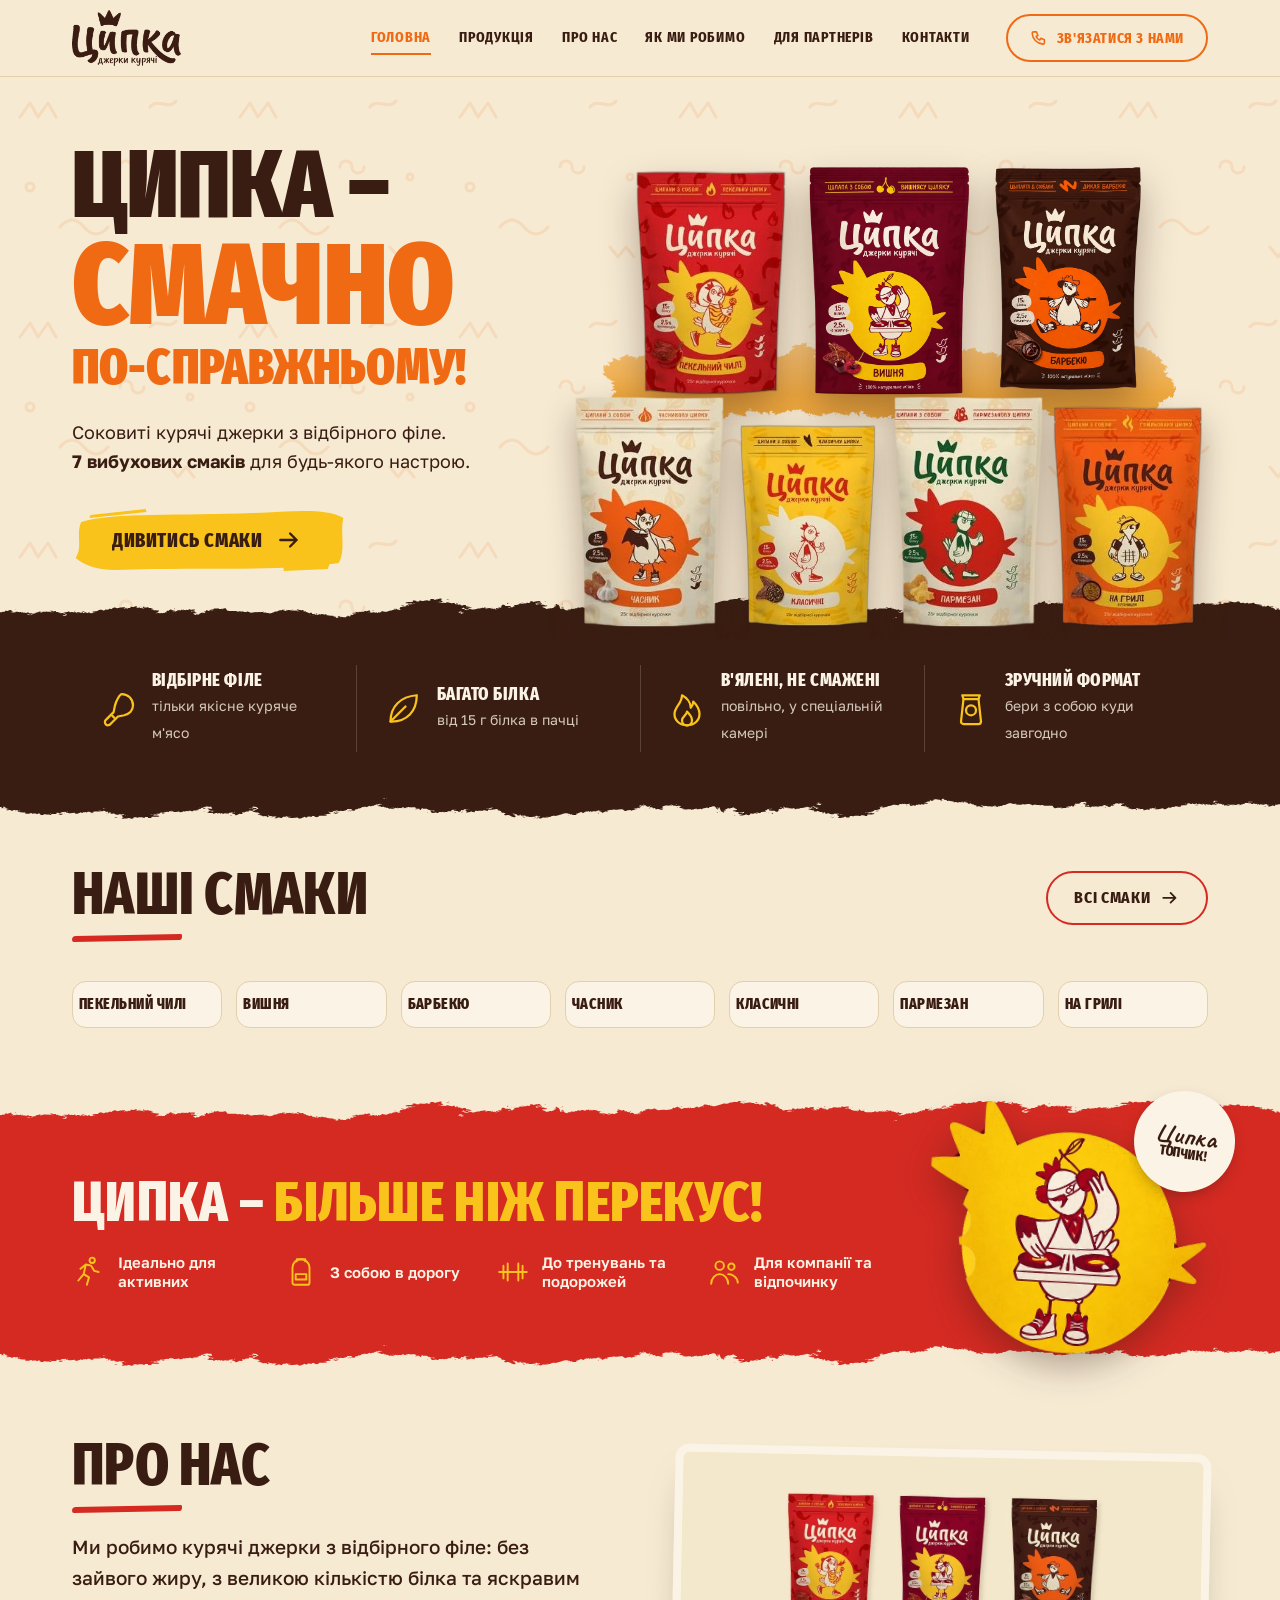
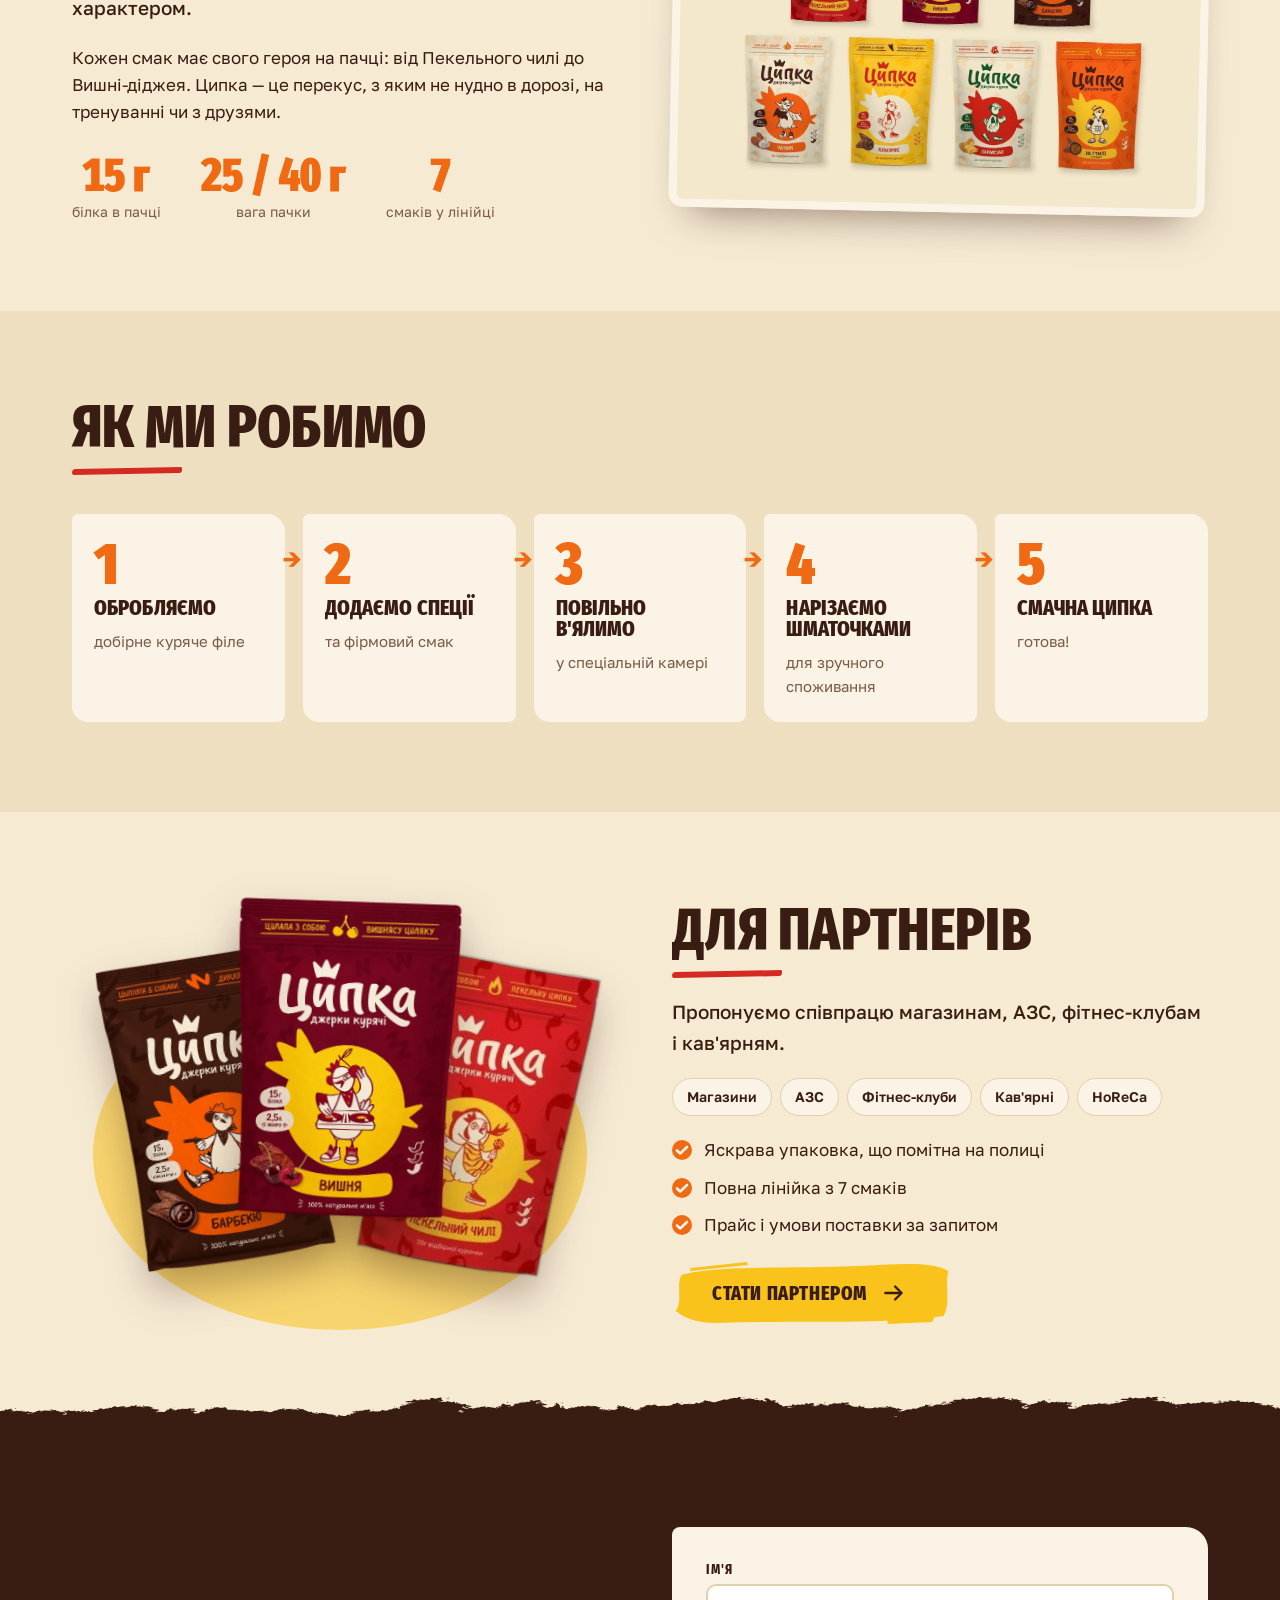
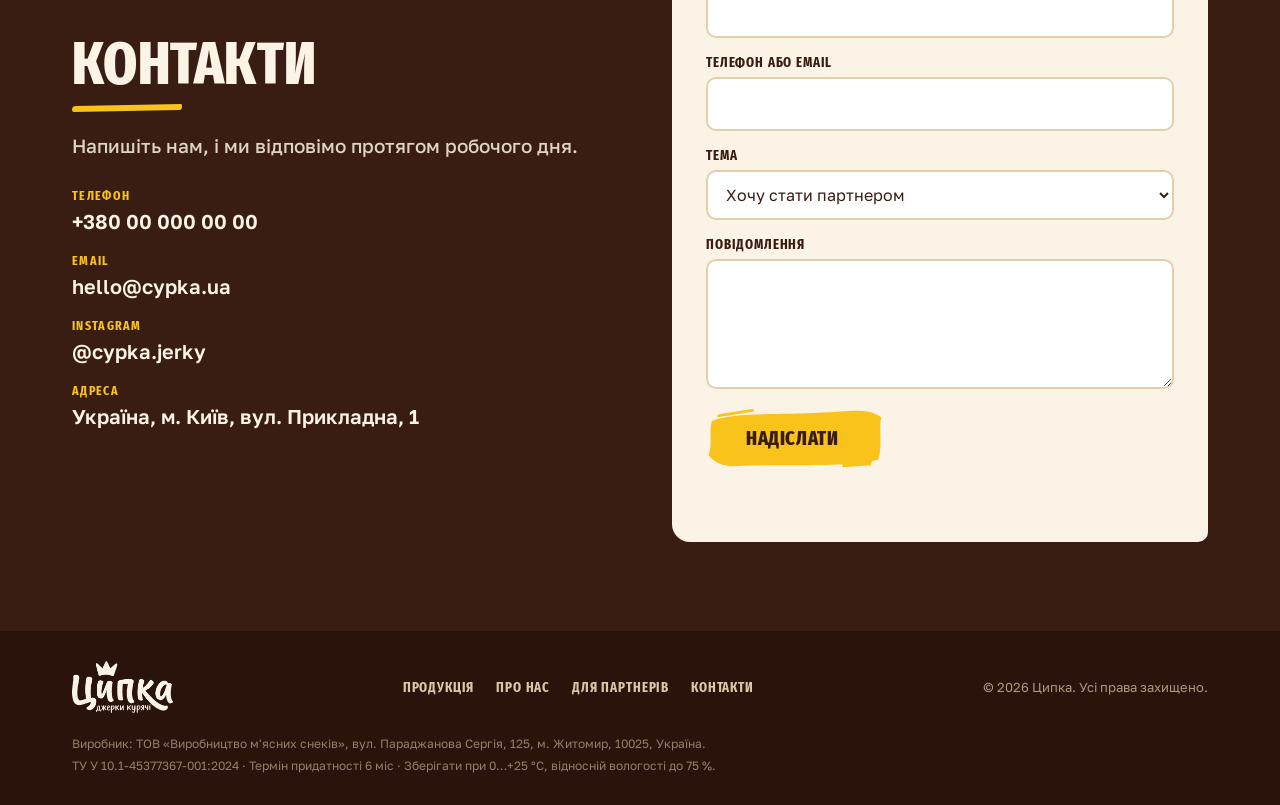
==== commit e918ef38: "Add files via upload" ====
--- a/index.html
+++ b/index.html
@@ -101,7 +101,7 @@
     </li>
     <li>
       <svg class="ico-lg" viewBox="0 0 32 32" aria-hidden="true"><path d="M16 29c-6 0-10-4-10-9 0-6 6-8 6-15 4 2 7 6 7 10 1-1 2-3 2-5 3 3 5 6 5 10 0 5-4 9-10 9z"/><path d="M16 29c-2.5 0-4-2-4-4 0-3 4-4 4-7 2 2 4 4 4 7 0 2-1.5 4-4 4z"/></svg>
-      <div><strong>Запечені, не смажені</strong><span>зберігаємо смак та користь</span></div>
+      <div><strong>В'ялені, не смажені</strong><span>повільно, у спеціальній камері</span></div>
     </li>
     <li>
       <svg class="ico-lg" viewBox="0 0 32 32" aria-hidden="true"><path d="M9 5h14l-1 3 2 18a2 2 0 0 1-2 2H10a2 2 0 0 1-2-2l2-18z"/><path d="M10 8h12"/><circle cx="16" cy="17" r="4"/></svg>
@@ -169,26 +169,32 @@
 <section class="section how" id="how">
   <div class="container">
     <h2 class="h2">Як ми робимо</h2>
+    <!-- 5 кроків з упаковки: «Як Ципка стає такою смачною» -->
     <ol class="steps">
       <li>
         <span class="step-n">1</span>
-        <h3>Відбираємо філе</h3>
-        <p>Лише свіже куряче філе. Нарізаємо вздовж волокон, щоб джерки були соковитими.</p>
+        <h3>Обробляємо</h3>
+        <p>добірне куряче філе</p>
       </li>
       <li>
         <span class="step-n">2</span>
-        <h3>Маринуємо</h3>
-        <p>Власні маринади та спеції для кожного з семи смаків.</p>
+        <h3>Додаємо спеції</h3>
+        <p>та фірмовий смак</p>
       </li>
       <li>
         <span class="step-n">3</span>
-        <h3>Запікаємо</h3>
-        <p>Не смажимо, а повільно запікаємо. Так зберігаються смак і користь.</p>
+        <h3>Повільно в'ялимо</h3>
+        <p>у спеціальній камері</p>
       </li>
       <li>
         <span class="step-n">4</span>
-        <h3>Пакуємо</h3>
-        <p>Пачки по 25 і 40 г із zip-замком. Зручно взяти з собою.</p>
+        <h3>Нарізаємо шматочками</h3>
+        <p>для зручного споживання</p>
+      </li>
+      <li>
+        <span class="step-n">5</span>
+        <h3>Смачна Ципка</h3>
+        <p>готова!</p>
       </li>
     </ol>
   </div>
@@ -211,7 +217,6 @@
       <ul class="checks">
         <li>Яскрава упаковка, що помітна на полиці</li>
         <li>Повна лінійка з 7 смаків</li>
-        <li>Пакування по 25 та 40 грам</li>
         <li>Прайс і умови поставки за запитом</li>
       </ul>
       <a href="#contacts" class="btn-brush">Стати партнером
@@ -278,6 +283,11 @@
     </nav>
     <p class="copy">© <span id="year">2026</span> Ципка. Усі права захищено.</p>
   </div>
+  <!-- Дані з упаковки -->
+  <div class="container footer-legal">
+    <p>Виробник: ТОВ «Виробництво м'ясних снеків», вул. Параджанова Сергія, 125, м. Житомир, 10025, Україна.</p>
+    <p>ТУ У 10.1-45377367-001:2024 · Термін придатності 6 міс · Зберігати при 0…+25 °C, відносній вологості до 75 %.</p>
+  </div>
 </footer>
 
 <!-- ============ МОДАЛКА СМАКУ ============ -->
@@ -286,14 +296,24 @@
   <div class="fd-grid">
     <div class="fd-pack"><img id="fd-img" src="" alt=""></div>
     <div class="fd-body">
+      <p class="fd-tagline note" id="fd-tagline"></p>
       <h3 id="fd-title"></h3>
       <p id="fd-desc"></p>
       <!-- Вибір ваги: кнопки генеруються з sizes у assets/js/flavors.js -->
       <div class="fd-sizes" role="radiogroup" aria-label="Вага пачки" id="fd-sizes"></div>
       <ul class="fd-badges">
         <li><b id="fd-protein">15 г</b> білка в пачці</li>
-        <li><b>100%</b> натуральне м'ясо</li>
-      </ul>
+        <li><b>6 міс</b> термін придатності</li>
+      </ul>
+      <!-- Склад і харчова цінність — з упаковки, заповнюється з flavors.js -->
+      <details class="fd-more">
+        <summary>Склад і харчова цінність</summary>
+        <p class="fd-comp"><b>Склад:</b> <span id="fd-comp"></span></p>
+        <table class="fd-nutr">
+          <caption>Поживна цінність на 100 г продукту</caption>
+          <tbody id="fd-nutr"></tbody>
+        </table>
+      </details>
       <!-- Поки сайт-візитка: замість кошика ведемо до контактів. Потім тут буде "В кошик" -->
       <a href="#contacts" class="btn-brush" data-close>Де купити</a>
     </div>
--- a/assets/css/style.css
+++ b/assets/css/style.css
@@ -44,9 +44,8 @@
   color: var(--ink);
   font: 400 17px/1.6 var(--f-body);
   -webkit-font-smoothing: antialiased;
-  overflow-x: hidden;
-}
-body.menu-open { overflow: hidden; }
+}
+html.menu-open { overflow: hidden; }   /* блокуємо прокрутку під відкритим меню (саме на html, щоб шапка лишалась закріпленою) */
 img { max-width: 100%; height: auto; display: block; }
 a { color: inherit; }
 h1, h2, h3 { margin: 0; font-family: var(--f-display); font-weight: 800; text-transform: uppercase; line-height: .95; letter-spacing: .005em; text-wrap: balance; }
@@ -89,9 +88,14 @@
 /* ---------- 4. Шапка ---------- */
 .site-header {
   position: sticky; top: env(safe-area-inset-top, 0px); z-index: 50;
+  border-bottom: 1px solid var(--line);
+}
+/* фон із розмиттям — окремим шаром. Якщо backdrop-filter стоїть на самій шапці,
+   мобільне меню (position: fixed) обрізається висотою шапки */
+.site-header::before {
+  content: ""; position: absolute; inset: 0; z-index: -1;
   background: color-mix(in srgb, var(--paper) 92%, transparent);
-  backdrop-filter: blur(8px);
-  border-bottom: 1px solid var(--line);
+  -webkit-backdrop-filter: blur(8px); backdrop-filter: blur(8px);
 }
 .header-row { display: flex; align-items: center; gap: 28px; height: var(--header-h); }
 .logo img { height: 56px; width: auto; }
@@ -233,29 +237,32 @@
 .uses { display: grid; grid-template-columns: repeat(4, minmax(0, 1fr)); gap: 18px; margin-top: 24px; }
 .uses li { display: flex; align-items: center; gap: 12px; font-weight: 600; font-size: 15px; line-height: 1.25; }
 .uses .ico-lg { color: var(--yolk); width: 34px; height: 34px; }
-.banner-mascot { margin: -70px 0 -64px; position: relative; width: clamp(200px, 22vw, 290px); }
+.banner-mascot { margin: -70px 0 -64px; position: relative; width: clamp(200px, 22vw, 290px); container-type: inline-size; }
 .banner-mascot img { transform: rotate(4deg); filter: drop-shadow(0 12px 18px rgba(42, 19, 11, .35)); }
+/* кружок масштабується від ширини маскота (cqw) і стоїть у верхньому правому куті,
+   поза головою курки — на будь-якому екрані */
 .bubble {
-  position: absolute; right: -14px; top: 14%; width: 108px; aspect-ratio: 1; border-radius: 50%;
+  position: absolute; right: -10%; top: -6%; width: 36cqw; aspect-ratio: 1; border-radius: 50%;
   background: var(--cream); color: var(--ink); display: grid; place-content: center; text-align: center;
-  font: 700 28px/.9 var(--f-hand); transform: rotate(8deg);
+  font: 700 9.5cqw/.9 var(--f-hand); transform: rotate(8deg);
   box-shadow: 0 6px 16px -6px rgba(42, 19, 11, .5);
 }
-.bubble small { font: 800 15px/1 var(--f-display); text-transform: uppercase; }
+.bubble small { font: 800 5cqw/1 var(--f-display); text-transform: uppercase; }
 
 /* ---------- 11. Про нас ---------- */
-.stats { display: flex; flex-wrap: wrap; gap: 14px 34px; margin-top: 8px; }
-.stats li { display: grid; }
-.stats b { font: 900 46px/1 var(--f-display); color: var(--orange); font-variant-numeric: tabular-nums; }
-.stats span { font-size: 14px; color: var(--muted); }
+/* три цифри завжди в один рядок: шрифт і відступи зменшуються на вузьких екранах */
+.stats { display: grid; grid-template-columns: repeat(3, auto); justify-content: start; align-items: center; gap: 14px clamp(14px, 4.5vw, 40px); margin-top: 8px; }
+.stats li { display: grid; justify-items: center; align-content: center; text-align: center; min-width: 0; }
+.stats b { font: 900 clamp(24px, 7.4vw, 46px)/1 var(--f-display); color: var(--orange); font-variant-numeric: tabular-nums; white-space: nowrap; }
+.stats span { font-size: clamp(12px, 3.4vw, 14px); line-height: 1.3; color: var(--muted); margin-top: 4px; }
 .photo-frame { margin: 0; border-radius: var(--radius); overflow: hidden; transform: rotate(1.2deg); box-shadow: 0 24px 40px -22px rgba(58, 29, 18, .55); border: 8px solid var(--cream); }
 
 /* ---------- 12. Як ми робимо ---------- */
 .how { background: var(--paper-2); }
-.steps { display: grid; grid-template-columns: repeat(4, minmax(0, 1fr)); gap: 18px; margin-top: 40px; counter-reset: s; }
+.steps { display: grid; grid-template-columns: repeat(5, minmax(0, 1fr)); gap: 18px; margin-top: 40px; counter-reset: s; }
 .steps li { background: var(--cream); border-radius: 6px 18px 8px 16px; padding: 26px 22px 24px; display: grid; gap: 10px; align-content: start; position: relative; }
 .step-n { font: 900 60px/.8 var(--f-display); color: var(--orange); }
-.steps h3 { font-size: 24px; }
+.steps h3 { font-size: 22px; }
 .steps p { font-size: 15px; color: var(--muted); }
 .steps li:not(:last-child)::after { content: "→"; position: absolute; right: -16px; top: 30px; font: 700 24px var(--f-body); color: var(--orange); z-index: 1; }
 
@@ -305,9 +312,10 @@
 .footer-nav a { text-decoration: none; font: 700 14px var(--f-display); text-transform: uppercase; letter-spacing: .06em; }
 .footer-nav a:hover { color: var(--yolk); }
 .copy { font-size: 13px; opacity: .75; }
+.footer-legal { margin-top: 22px; display: grid; gap: 4px; font-size: 12px; line-height: 1.5; opacity: .6; }
 
 /* ---------- 16. Модалка смаку ---------- */
-.flavor-dialog { border: 0; padding: 0; border-radius: 18px; width: min(760px, calc(100% - 32px)); background: var(--cream); color: var(--ink); box-shadow: 0 30px 60px -20px rgba(42, 19, 11, .6); }
+.flavor-dialog { border: 0; padding: 0; border-radius: 18px; width: min(820px, calc(100% - 32px)); max-height: calc(100dvh - 32px); overflow-y: auto; overscroll-behavior: contain; background: var(--cream); color: var(--ink); box-shadow: 0 30px 60px -20px rgba(42, 19, 11, .6); }
 .flavor-dialog::backdrop { background: rgba(42, 19, 11, .6); backdrop-filter: blur(3px); }
 .fd-grid { display: grid; grid-template-columns: minmax(0, .9fr) minmax(0, 1fr); }
 .fd-pack { background: var(--card-bg, var(--orange)); display: grid; place-items: center; padding: 28px; }
@@ -324,7 +332,25 @@
 }
 .fd-sizes button:hover { background: color-mix(in srgb, var(--orange) 15%, transparent); }
 .fd-sizes button[aria-checked="true"] { background: var(--orange); color: var(--cream); }
-.fd-body { padding: 36px 32px; display: grid; gap: 18px; align-content: center; justify-items: start; }
+.fd-body { padding: 36px 32px; display: grid; gap: 16px; align-content: center; justify-items: start; }
+.fd-tagline { color: var(--orange); font-size: 26px; transform: rotate(-2deg); margin-bottom: -10px; }
+.fd-more { width: 100%; border-top: 1px solid var(--line); padding-top: 12px; }
+.fd-more summary {
+  cursor: pointer; list-style: none; display: flex; align-items: center; justify-content: space-between;
+  font: 800 15px/1.2 var(--f-display); text-transform: uppercase; letter-spacing: .05em;
+}
+.fd-more summary::-webkit-details-marker { display: none; }
+.fd-more summary::after { content: "+"; font: 700 22px/1 var(--f-body); color: var(--orange); }
+.fd-more[open] summary::after { content: "−"; }
+.fd-comp { font-size: 14px; line-height: 1.5; margin: 12px 0; }
+.fd-nutr { width: 100%; border-collapse: collapse; font-size: 14px; font-variant-numeric: tabular-nums; }
+.fd-nutr caption { text-align: left; font-size: 13px; color: var(--muted); padding-bottom: 6px; }
+.fd-nutr th { text-align: left; font-weight: 600; padding: 5px 0; }
+.fd-nutr td { text-align: right; padding: 5px 0; white-space: nowrap; }
+.fd-nutr tr { border-top: 1px solid var(--line); }
+.fd-nutr tr.sub { border-top: 0; }
+.fd-nutr tr.sub th { font-weight: 400; padding-left: 14px; color: var(--muted); }
+.fd-nutr tr:last-child { border-top: 2px solid var(--ink); }
 .fd-body h3 { font-size: 44px; }
 .fd-badges { display: flex; flex-wrap: wrap; gap: 8px; }
 .fd-badges li { background: var(--paper); border-radius: 999px; padding: 6px 14px; font-size: 14px; }
@@ -337,7 +363,7 @@
   .flavor-list { display: flex; overflow-x: auto; scroll-snap-type: x mandatory; gap: 14px; padding-block: 14px 18px; margin-top: 16px; margin-inline: calc(var(--gutter) * -1); padding-inline: var(--gutter); scroll-padding-inline: var(--gutter); scrollbar-width: thin; }
   .flavor-list li { flex: 0 0 clamp(140px, 40vw, 180px); scroll-snap-align: start; }
   .flavor-card:hover, .flavor-card:focus-visible { transform: translateY(-6px); }
-  .steps { grid-template-columns: repeat(2, minmax(0, 1fr)); }
+  .steps { grid-template-columns: repeat(3, minmax(0, 1fr)); }
   .steps li::after { display: none; }
 }
 
@@ -376,7 +402,10 @@
   .facts-list { grid-template-columns: 1fr; }
   .facts-list li { border-left: 0 !important; padding-inline: 0; }
   .uses { grid-template-columns: 1fr; }
-  .steps { grid-template-columns: 1fr; }
+  .steps { grid-template-columns: repeat(2, minmax(0, 1fr)); gap: 12px; }
+  .steps li:last-child { grid-column: 1 / -1; }
+  .steps li { padding: 20px 16px; }
+  .steps h3 { font-size: clamp(16px, 4.6vw, 22px); overflow-wrap: anywhere; }
   .stage-back { width: 92%; }
   .btn-brush { font-size: 18px; padding-inline: 34px 38px; }
   .fd-body { padding: 26px 22px; }
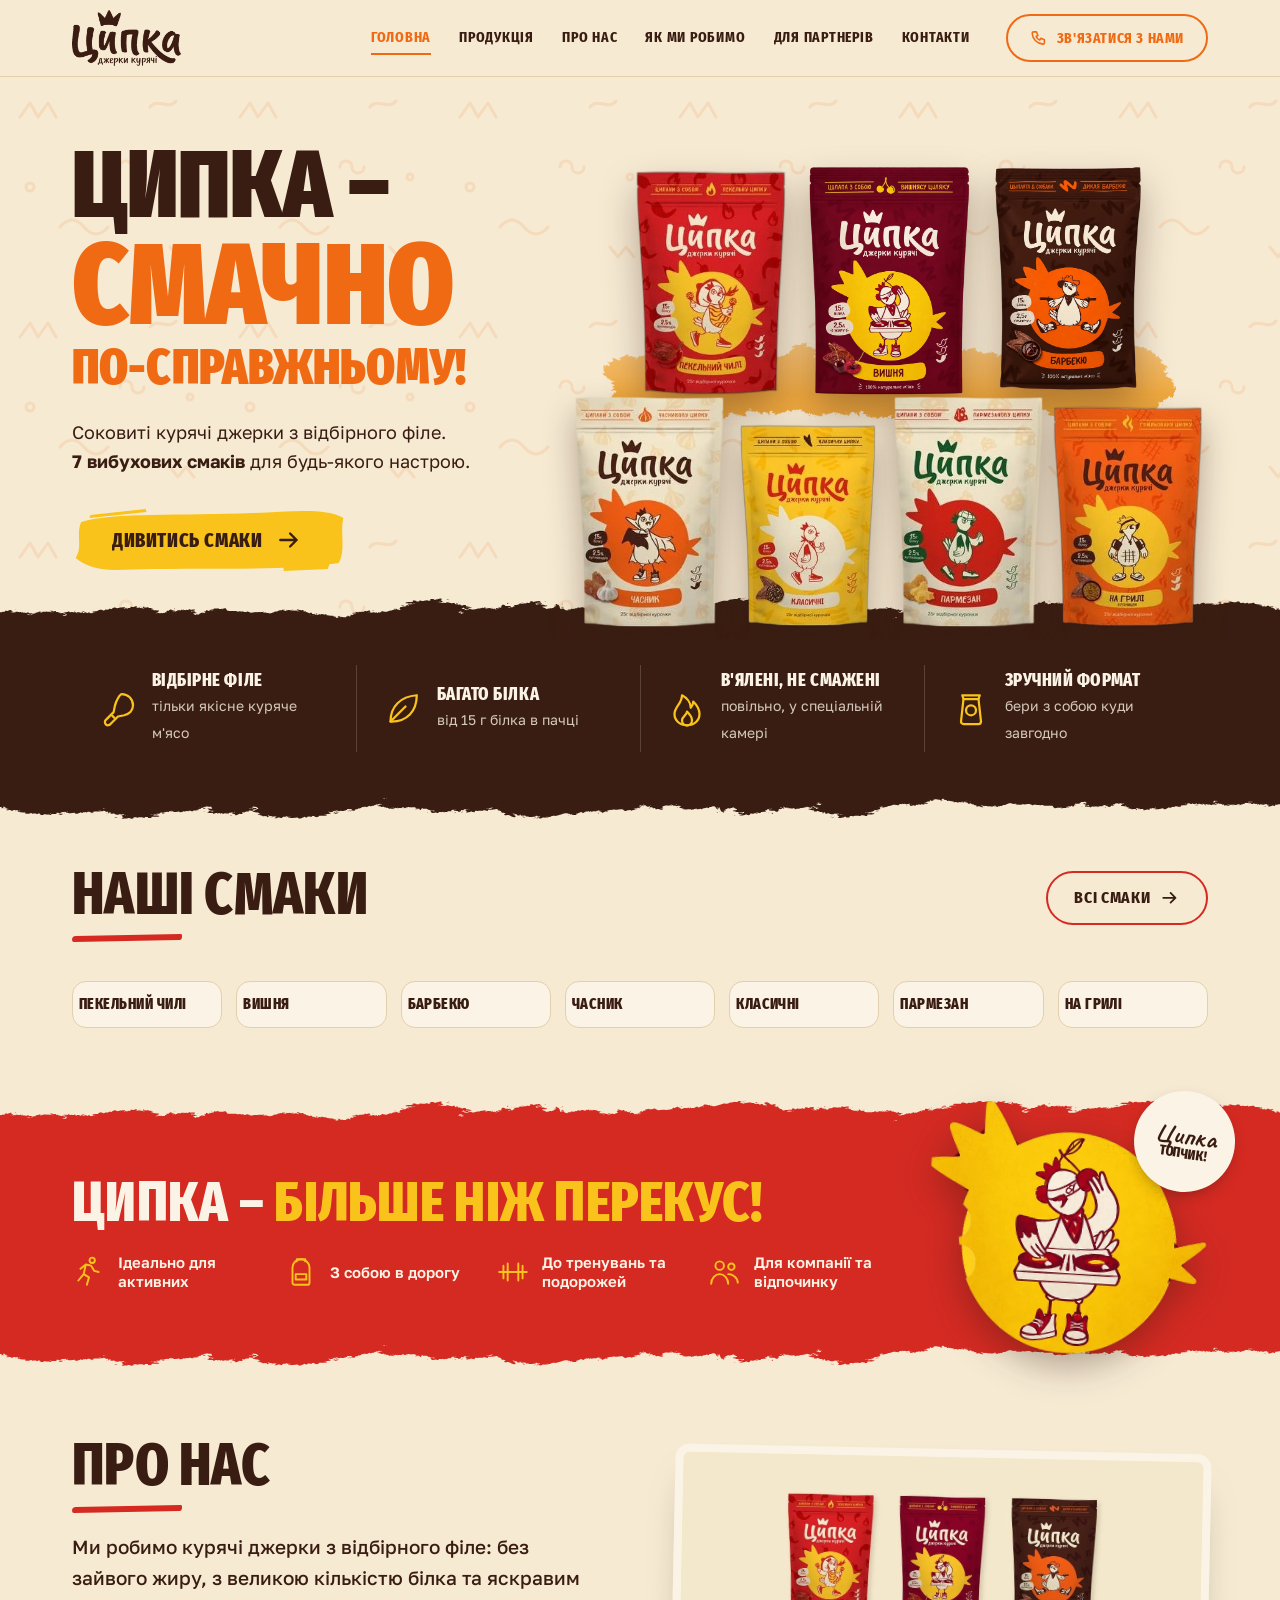
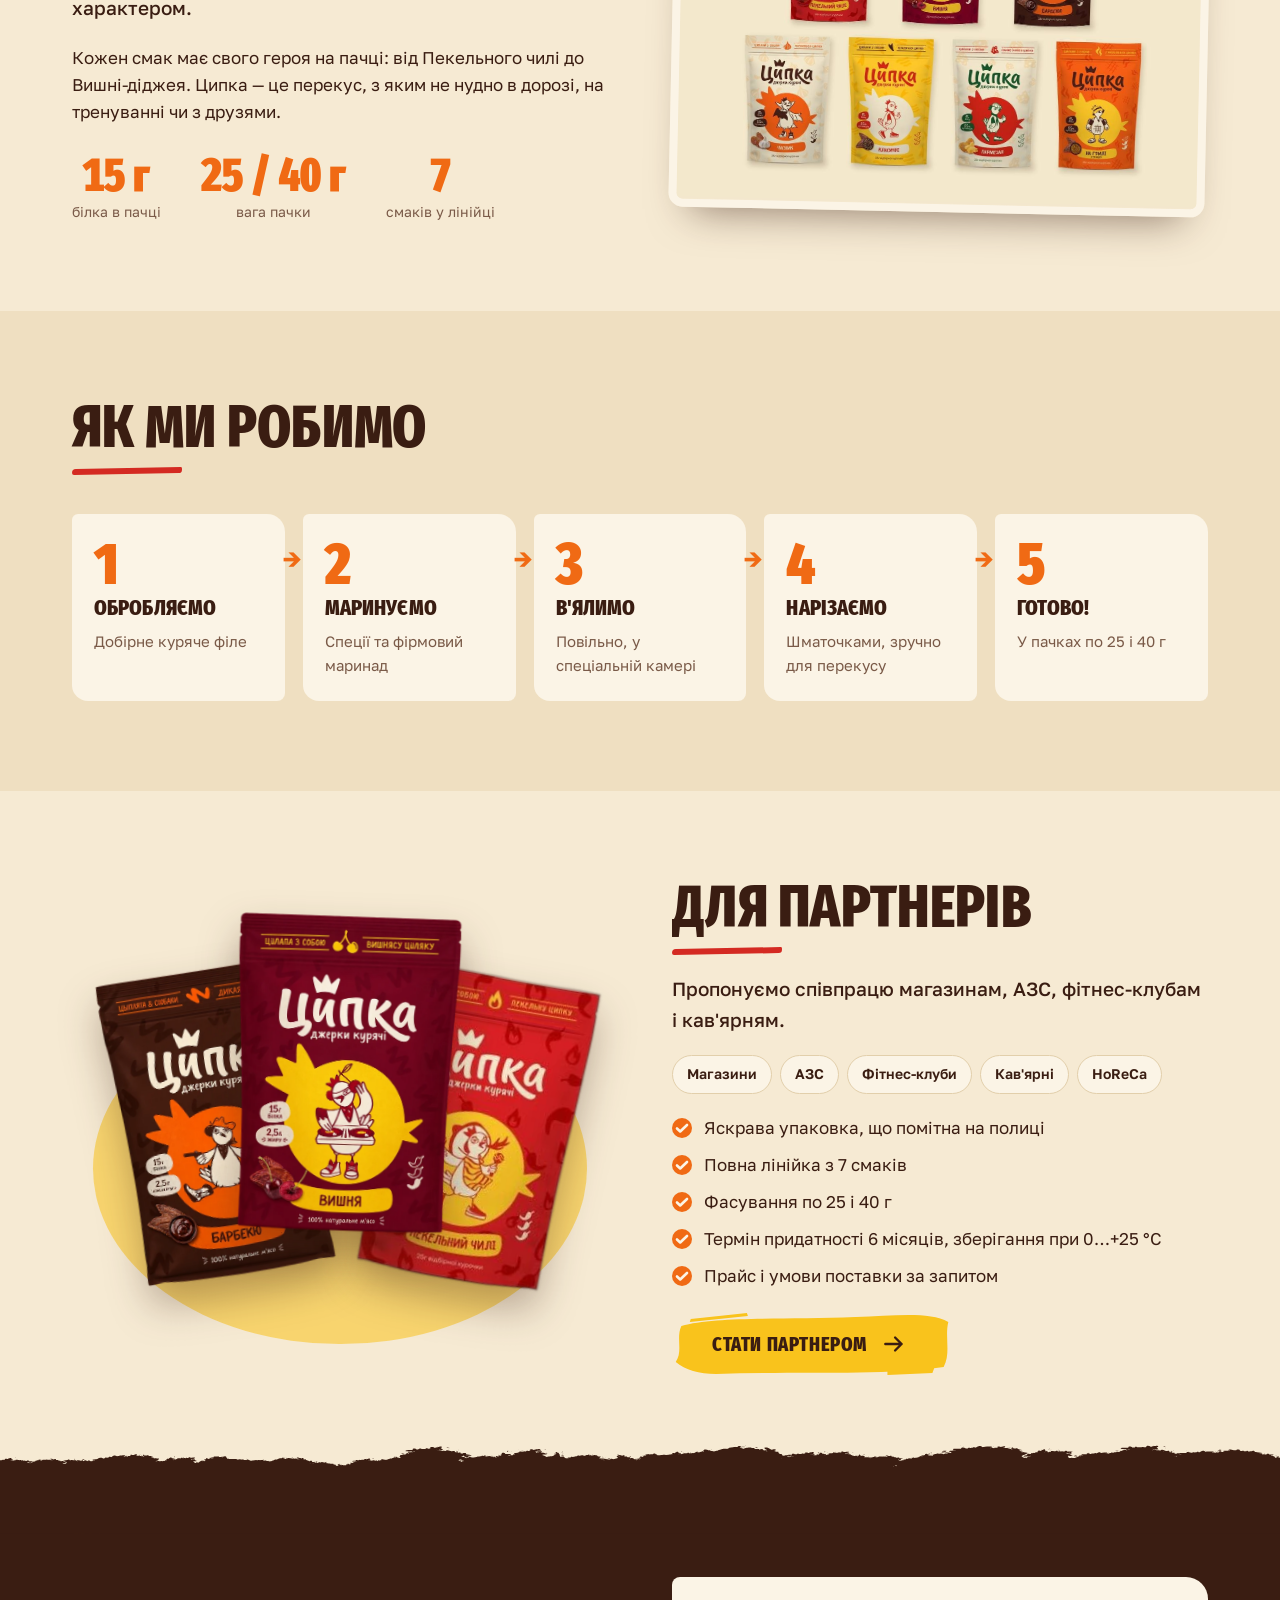
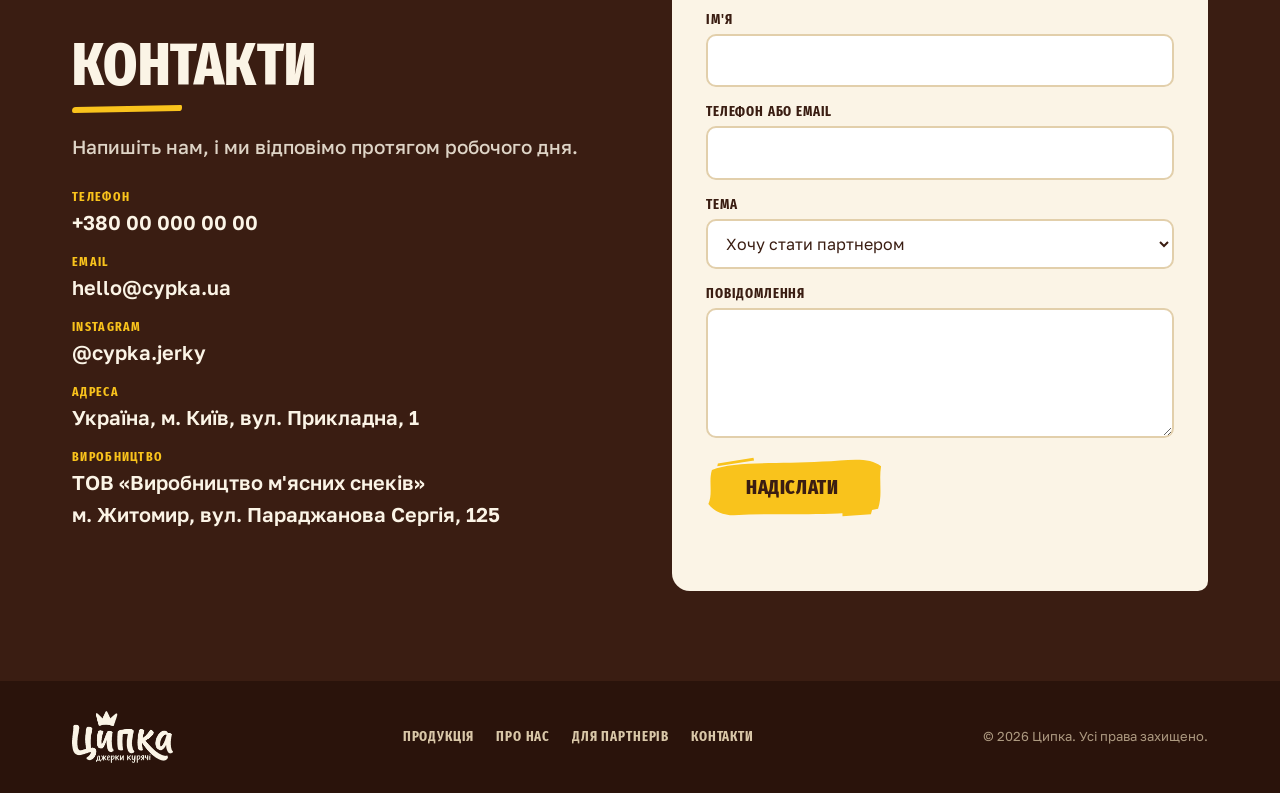
==== commit 09a11a3b: "Add files via upload" ====
--- a/index.html
+++ b/index.html
@@ -52,6 +52,8 @@
     </button>
   </div>
 </header>
+
+<div class="nav-overlay" id="nav-overlay" aria-hidden="true"></div>
 
 <main id="main">
 
@@ -174,27 +176,27 @@
       <li>
         <span class="step-n">1</span>
         <h3>Обробляємо</h3>
-        <p>добірне куряче філе</p>
+        <p>Добірне куряче філе</p>
       </li>
       <li>
         <span class="step-n">2</span>
-        <h3>Додаємо спеції</h3>
-        <p>та фірмовий смак</p>
+        <h3>Маринуємо</h3>
+        <p>Спеції та фірмовий маринад</p>
       </li>
       <li>
         <span class="step-n">3</span>
-        <h3>Повільно в'ялимо</h3>
-        <p>у спеціальній камері</p>
+        <h3>В'ялимо</h3>
+        <p>Повільно, у спеціальній камері</p>
       </li>
       <li>
         <span class="step-n">4</span>
-        <h3>Нарізаємо шматочками</h3>
-        <p>для зручного споживання</p>
+        <h3>Нарізаємо</h3>
+        <p>Шматочками, зручно для перекусу</p>
       </li>
       <li>
         <span class="step-n">5</span>
-        <h3>Смачна Ципка</h3>
-        <p>готова!</p>
+        <h3>Готово!</h3>
+        <p>У пачках по 25 і 40 г</p>
       </li>
     </ol>
   </div>
@@ -217,6 +219,8 @@
       <ul class="checks">
         <li>Яскрава упаковка, що помітна на полиці</li>
         <li>Повна лінійка з 7 смаків</li>
+        <li>Фасування по 25 і 40 г</li>
+        <li>Термін придатності 6 місяців, зберігання при 0…+25 °C</li>
         <li>Прайс і умови поставки за запитом</li>
       </ul>
       <a href="#contacts" class="btn-brush">Стати партнером
@@ -238,6 +242,7 @@
         <li><span>Email</span><a href="mailto:hello@cypka.ua">hello@cypka.ua</a></li>
         <li><span>Instagram</span><a href="https://instagram.com/" target="_blank" rel="noopener">@cypka.jerky</a></li>
         <li><span>Адреса</span><p>Україна, м. Київ, вул. Прикладна, 1</p></li>
+        <li><span>Виробництво</span><p class="contact-small">ТОВ «Виробництво м'ясних снеків»<br>м. Житомир, вул. Параджанова Сергія, 125</p></li>
       </ul>
     </div>
 
@@ -282,11 +287,6 @@
       <a href="#contacts">Контакти</a>
     </nav>
     <p class="copy">© <span id="year">2026</span> Ципка. Усі права захищено.</p>
-  </div>
-  <!-- Дані з упаковки -->
-  <div class="container footer-legal">
-    <p>Виробник: ТОВ «Виробництво м'ясних снеків», вул. Параджанова Сергія, 125, м. Житомир, 10025, Україна.</p>
-    <p>ТУ У 10.1-45377367-001:2024 · Термін придатності 6 міс · Зберігати при 0…+25 °C, відносній вологості до 75 %.</p>
   </div>
 </footer>
 
@@ -313,6 +313,7 @@
           <caption>Поживна цінність на 100 г продукту</caption>
           <tbody id="fd-nutr"></tbody>
         </table>
+        <p class="fd-legal">Зберігати при 0…+25 °C і відносній вологості до 75 %. Термін придатності 6 міс від дати виробництва. ТУ У 10.1-45377367-001:2024.</p>
       </details>
       <!-- Поки сайт-візитка: замість кошика ведемо до контактів. Потім тут буде "В кошик" -->
       <a href="#contacts" class="btn-brush" data-close>Де купити</a>
